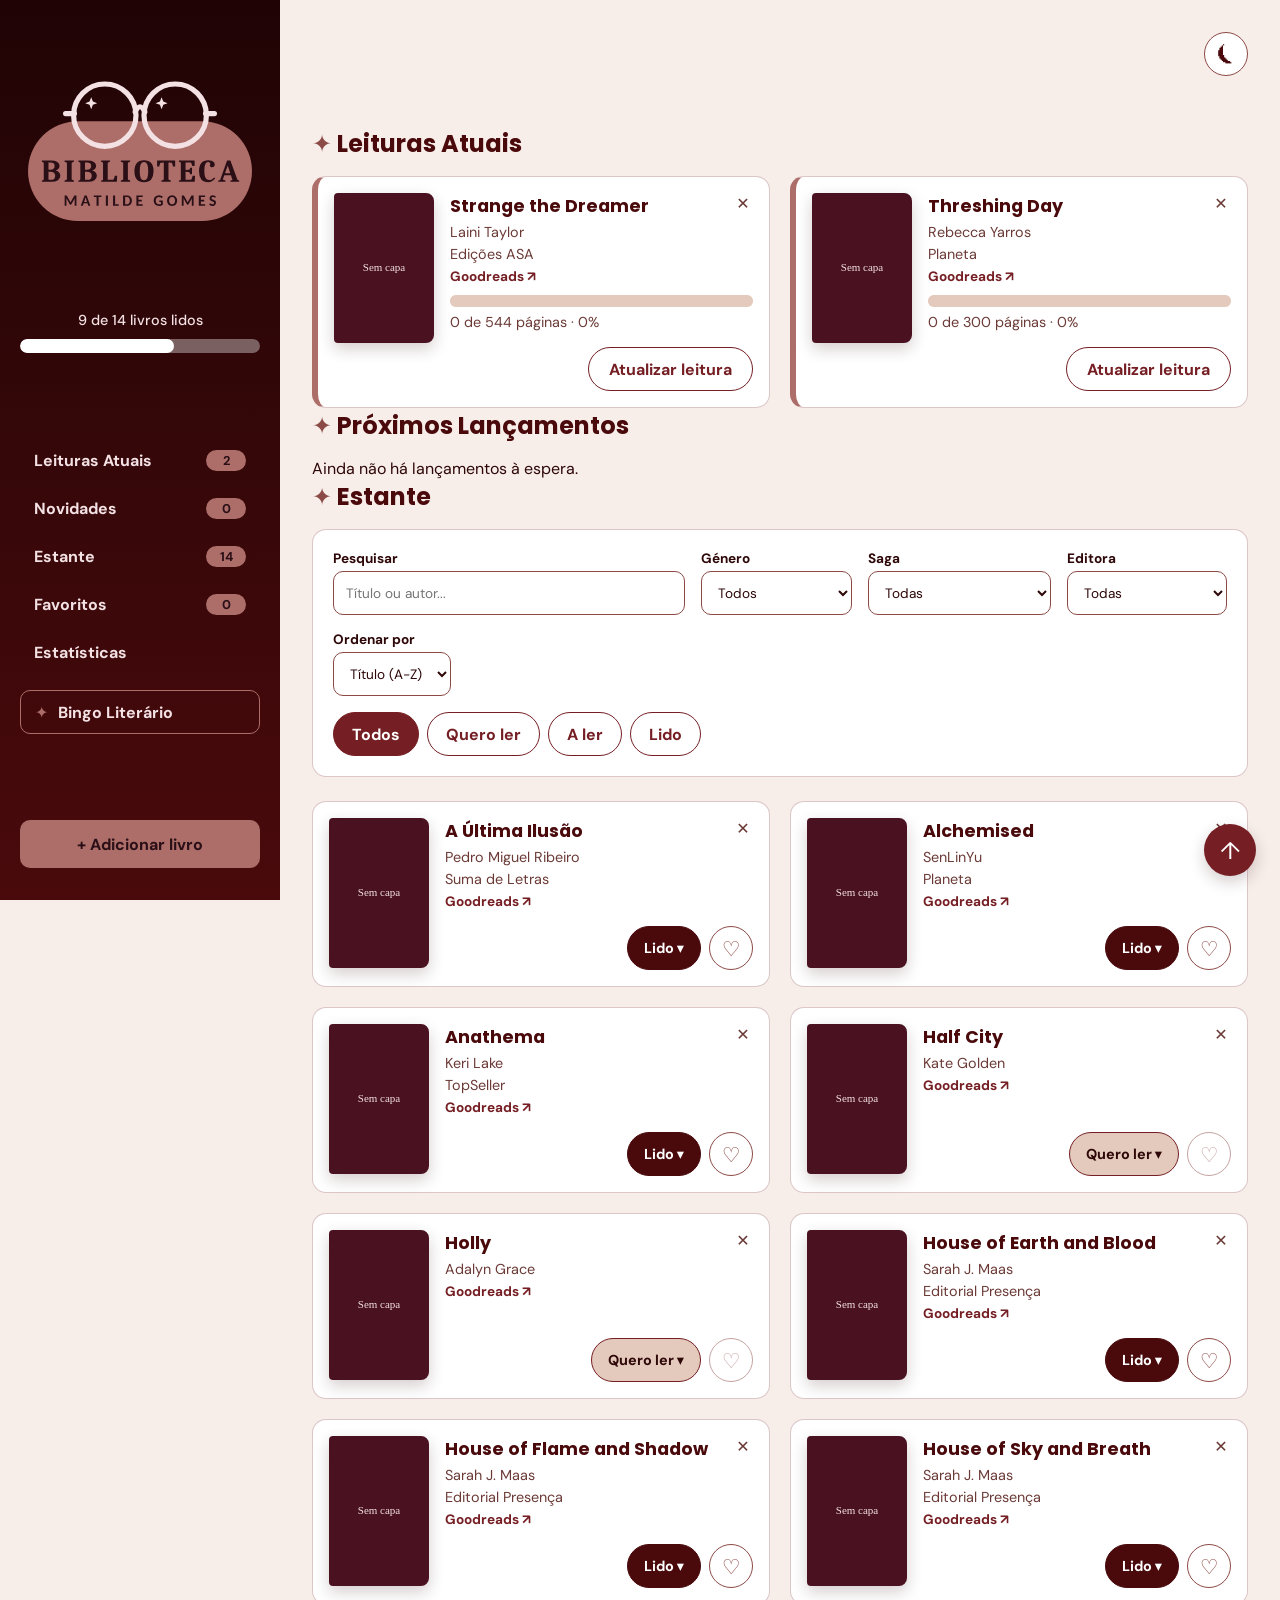
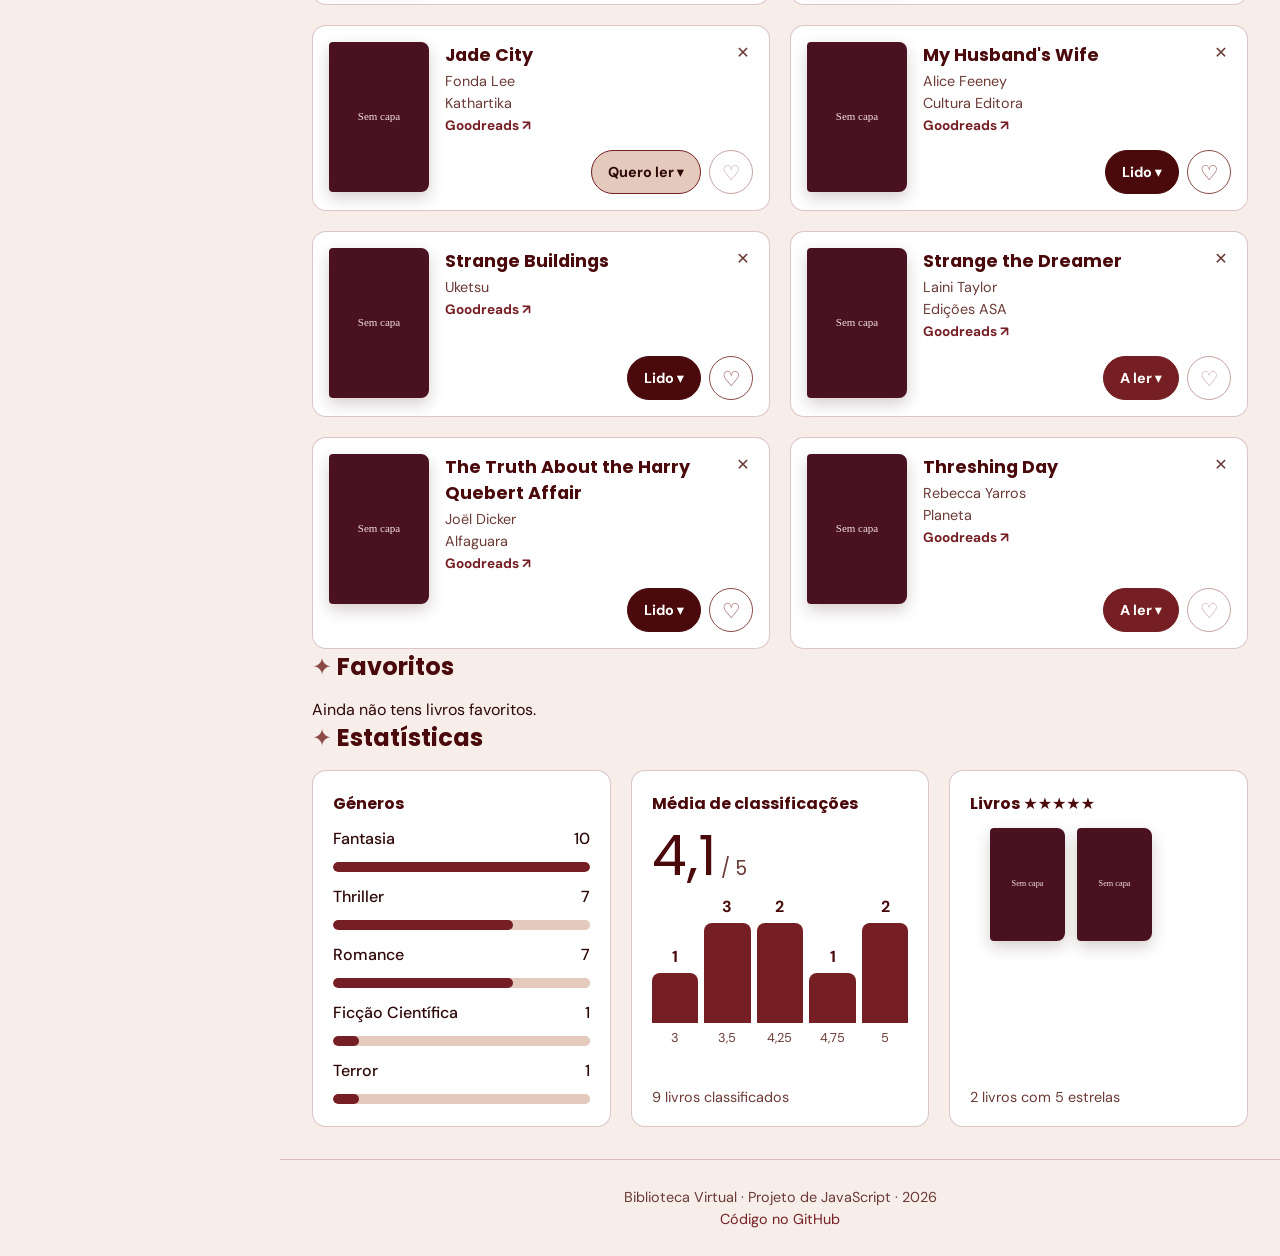
==== index.html @ 9367a523 "Remove roleta de próxima leitura" ====
<!DOCTYPE html>
<html lang="pt-PT">

<head>
    <meta charset="UTF-8">
    <meta name="viewport" content="width=device-width, initial-scale=1.0">
    <title>Biblioteca Virtual - MG</title>
    <link rel="icon" href="img/favicon-matilde-gomes.svg" type="image/svg+xml">
    <link rel="preconnect" href="https://fonts.googleapis.com">
    <link rel="preconnect" href="https://fonts.gstatic.com" crossorigin>
    <link
        href="https://fonts.googleapis.com/css2?family=DM+Sans:wght@400;500;700&family=Poppins:wght@600;700&family=Lora:ital,wght@1,600&display=swap"
        rel="stylesheet">
    <link rel="stylesheet" href="css/style.css">
    <script type="module" src="js/principal.js"></script>
</head>

<body id="topo">
    <button type="button" id="botao-menu" aria-label="Abrir menu" aria-controls="barra-lateral"
        aria-expanded="false">☰</button>

    <aside id="barra-lateral">
        <header>
            <h1><img src="img/logo-biblioteca-mg.svg" alt="Biblioteca Virtual de Matilde Gomes"></h1>
            <section class="progresso-leitura" aria-label="Progresso de leitura">
                <p id="progresso-texto">0 de 0 livros lidos</p>
                <progress id="progresso-barra" value="0" max="100" aria-labelledby="progresso-texto"></progress>
            </section>
            <nav aria-label="Secções do site">
                <ul>
                    <li><a href="#leituras-do-momento">Leituras Atuais<data id="contador-leituras"
                                value="0">0</data></a></li>
                    <li><a href="#lancamentos">Novidades<data id="contador-lancamentos" value="0">0</data></a></li>
                    <li><a href="#estante">Estante<data id="contador-estante" value="0">0</data></a></li>
                    <li><a href="#favoritos">Favoritos<data id="contador-favoritos" value="0">0</data></a></li>
                    <li><a href="#estatisticas">Estatísticas</a></li>
                    <li><a href="bingo.html" class="link-bingo">Bingo Literário</a></li>
                </ul>
            </nav>
        </header>
        <div class="botoes-barra-lateral">
            <button type="button" id="botao-adicionar-livro" aria-haspopup="dialog">+ Adicionar livro</button>
        </div>
    </aside>

    <main>
            <header id="topo-pagina">
                <button type="button" id="botao-tema" aria-label="Mudar para modo escuro">⏾</button>
            </header>

            <section id="leituras-do-momento" aria-labelledby="titulo-leituras-do-momento">
                <section id="leituras-do-momento" aria-labelledby="titulo-leituras-do-momento">
                    <h2 id="titulo-leituras-do-momento">Leituras Atuais</h2>
                    <ul id="lista-leituras"></ul>
                </section>

                <section id="lancamentos" aria-labelledby="titulo-lancamentos">
                    <h2 id="titulo-lancamentos">Próximos Lançamentos</h2>
                    <ul id="lista-lancamentos"></ul>
                </section>

                <section id="estante" aria-labelledby="titulo-estante">
                    <h2 id="titulo-estante">Estante</h2>
                    <search aria-label="Filtrar livros">
                        <label>Pesquisar
                            <input type="search" id="filtro-pesquisa" placeholder="Título ou autor...">
                        </label>
                        <label>Género
                            <select id="filtro-genero">
                                <option value="todos">Todos</option>
                            </select>
                        </label>
                        <label>Saga
                            <select id="filtro-saga">
                                <option value="todas">Todas</option>
                            </select>
                        </label>
                        <label>Editora
                            <select id="filtro-editora">
                                <option value="todas">Todas</option>
                            </select>
                        </label>
                        <label>Ordenar por
                            <select id="ordenacao">
                                <option value="titulo">Título (A-Z)</option>
                                <option value="autor">Autor (A-Z)</option>
                            </select>
                        </label>
                        <fieldset id="filtros-estado">
                            <legend class="so-leitores-de-ecra">Filtrar por estado</legend>
                            <label><input type="radio" name="estado" value="todos" checked>Todos</label>
                            <label><input type="radio" name="estado" value="quero-ler">Quero ler</label>
                            <label><input type="radio" name="estado" value="a-ler">A ler</label>
                            <label><input type="radio" name="estado" value="lido">Lido</label>
                        </fieldset>
                    </search>
                    <ul id="lista-livros"></ul>
                </section>

                <section id="favoritos" aria-labelledby="titulo-favoritos">
                    <h2 id="titulo-favoritos">Favoritos</h2>
                    <ul id="lista-favoritos"></ul>
                </section>

                <section id="estatisticas" aria-labelledby="titulo-estatisticas">
                    <h2 id="titulo-estatisticas">Estatísticas</h2>
                    <div id="grelha-estatisticas">
                        <section class="estatistica" aria-labelledby="titulo-generos">
                            <h3 id="titulo-generos">Géneros</h3>
                            <ul id="lista-generos"></ul>
                        </section>
                        <section class="estatistica" aria-labelledby="titulo-classificacoes">
                            <h3 id="titulo-classificacoes">Média de classificações</h3>
                            <p class="media"><data id="media-classificacoes" value="0">0,0</data><small> / 5</small></p>
                            <ul id="grafico-classificacoes" aria-label="Livros por número de estrelas"></ul>
                            <p id="total-classificados" class="legenda-estatistica"></p>
                        </section>
                        <section class="estatistica" aria-labelledby="titulo-cinco-estrelas">
                            <h3 id="titulo-cinco-estrelas">Livros ★★★★★</h3>
                            <ul id="capas-cinco-estrelas"></ul>
                            <p id="total-cinco-estrelas" class="legenda-estatistica"></p>
                        </section>
                    </div>
                </section>
        </main>

        <aside id="aviso-bingo" role="status" hidden>
            <a id="link-aviso-bingo" href="bingo.html"></a>
            <button type="button" id="remover-aviso-bingo" class="botao-fechar" aria-label="Fechar aviso">✕</button>
        </aside>

        <footer>
            <p>Biblioteca Virtual · Projeto de JavaScript · <time datetime="2026">2026</time></p>
            <p><a href="https://github.com/mjuliana98g/biblioteca-virtual-mg">Código no GitHub</a></p>
        </footer>

        <a id="botao-topo" href="#topo" aria-label="Voltar ao início">↑</a>

        <dialog id="dialogo-formulario-livro" aria-labelledby="titulo-formulario">
            <form id="formulario-livro" novalidate>
                <header class="cabecalho-dialogo">
                    <h2 id="titulo-formulario">Adicionar livro</h2>
                    <button type="button" id="fechar-formulario" class="botao-fechar" aria-label="Fechar">✕</button>
                </header>
                <label class="campo-metade">Título
                    <input type="text" id="titulo-livro">
                </label>
                <label class="campo-metade">Autor
                    <input type="text" id="autor-livro">
                </label>
                <label>Editora
                    <input type="text" id="editora-livro">
                </label>
                <fieldset id="generos-livro">
                    <legend>Géneros</legend>
                    <label><input type="checkbox" name="genero" value="Fantasia">Fantasia</label>
                    <label><input type="checkbox" name="genero" value="Romance">Romance</label>
                    <label><input type="checkbox" name="genero" value="Ficção Científica">Ficção Científica</label>
                    <label><input type="checkbox" name="genero" value="Thriller">Thriller</label>
                    <label><input type="checkbox" name="genero" value="Terror">Terror</label>
                    <label><input type="checkbox" name="genero" value="Distopia">Distopia</label>
                    <label><input type="checkbox" name="genero" value="Outro">Outro</label>
                </fieldset>
                <label class="campo-metade">Idioma
                    <select id="idioma-livro">
                        <option value="Português">Português</option>
                        <option value="Inglês">Inglês</option>
                        <option value="Outro">Outro</option>
                    </select>
                </label>
                <label class="campo-metade">Páginas
                    <input type="number" id="paginas-livro" min="1">
                </label>
                <label class="campo-metade">Saga
                    <input type="text" id="saga-livro" list="lista-sagas">
                </label>
                <datalist id="lista-sagas"></datalist>
                <label class="campo-metade">Estado
                    <select id="estado-livro">
                        <option value="quero-ler">Quero ler</option>
                        <option value="a-ler">A ler</option>
                        <option value="lido">Lido</option>
                    </select>
                </label>
                <label class="campo-metade">Volume
                    <input type="number" id="volume-livro" min="1">
                </label>
                <label class="campo-metade">Classificação
                    <input type="number" id="classificacao-livro" min="0" max="5" step="0.25" placeholder="0 a 5">
                </label>
                <label>Link do Goodreads
                    <input type="url" id="link-goodreads" placeholder="https://www.goodreads.com/book/show/...">
                </label>
                <label>Link da imagem da capa
                    <input type="url" id="link-capa" placeholder="https://...">
                </label>
                <label class="campo-caixa">
                    <input type="checkbox" id="livro-por-lancar">
                    Ainda não foi lançado?
                </label>
                <label id="campo-data-lancamento" hidden>Data de lançamento
                    <input type="date" id="data-lancamento">
                </label>
                <p id="mensagem-erro-formulario" role="alert"></p>
                <div class="botoes-dialogo">
                    <button type="button" id="cancelar-formulario">Cancelar</button>
                    <button type="submit" id="guardar-formulario" class="botao-confirmar">Adicionar</button>
                </div>
            </form>
        </dialog>

        <dialog id="dialogo-confirmar-remocao" class="dialogo-confirmar" aria-labelledby="titulo-confirmar-remocao">
            <form method="dialog">
                <h2 id="titulo-confirmar-remocao">Remover livro</h2>
                <p id="mensagem-confirmar-remocao"></p>
                <div class="botoes-dialogo">
                    <button value="cancelar">Cancelar</button>
                    <button value="remover" class="botao-confirmar">Remover</button>
                </div>
            </form>
        </dialog>

        <dialog id="dialogo-confirmar-lancamento" class="dialogo-confirmar"
            aria-labelledby="titulo-confirmar-lancamento">
            <form method="dialog">
                <h2 id="titulo-confirmar-lancamento">Já saiu</h2>
                <p id="mensagem-confirmar-lancamento"></p>
                <div class="botoes-dialogo">
                    <button value="nao">Não</button>
                    <button value="sim" class="botao-confirmar">Sim</button>
                </div>
            </form>
        </dialog>

        <dialog id="dialogo-atualizar-leitura" aria-labelledby="titulo-atualizar-leitura">
            <form id="formulario-leitura" method="dialog">
                <header class="cabecalho-dialogo">
                    <h2 id="titulo-atualizar-leitura">Atualizar leitura</h2>
                    <button type="button" id="fechar-leitura" class="botao-fechar" aria-label="Fechar">✕</button>
                </header>
                <p id="livro-atualizar-leitura"></p>
                <label>Páginas lidas
                    <input type="number" id="paginas-lidas" min="0" step="1" required>
                </label>
                <label>Percentagem lida (%)
                    <input type="number" id="percentagem-lida" min="0" max="100" step="1" required>
                </label>
                <div class="botoes-dialogo">
                    <button type="button" id="cancelar-leitura">Cancelar</button>
                    <button value="guardar" class="botao-confirmar">Guardar</button>
                </div>
            </form>
        </dialog>

        <dialog id="dialogo-confirmar-conclusao" class="dialogo-confirmar" aria-labelledby="titulo-confirmar-conclusao">
            <form method="dialog">
                <h2 id="titulo-confirmar-conclusao">Leitura concluída</h2>
                <p id="mensagem-confirmar-conclusao"></p>
                <div class="botoes-dialogo">
                    <button value="nao">Ainda não</button>
                    <button value="sim" class="botao-confirmar">Sim</button>
                </div>
            </form>
        </dialog>

        <dialog id="dialogo-detalhes" aria-labelledby="titulo-detalhes">
            <header class="cabecalho-dialogo">
                <h2 id="titulo-detalhes"></h2>
                <button type="button" id="fechar-detalhes" class="botao-fechar" aria-label="Fechar">✕</button>
            </header>
            <div id="conteudo-detalhes"></div>
            <div class="botoes-dialogo">
                <button type="button" id="editar-detalhes">Editar</button>
            </div>
        </dialog>
</body>

</html>
---- css/style.css ----
/* ==========================================================================================
   Página principal e Bingo
   ========================================================================================== */

:root {
    /* cores gerais */
    --fundo: #F7EEE9;
    --superficie: #FFFFFF;
    --texto: #2E0708;
    --texto-suave: #6B3A36;
    --titulo: #4A0A0C;
    --destaque: #751F24;
    --destaque-2: #8C4A46;
    --sobre-destaque: #FFFFFF;
    --realce: #AD6E69;
    --sobre-realce: #2A0F16;
    --etiqueta: #E4CABC;
    --borda: rgba(117, 31, 36, 0.25);
    --link: #751F24;
    --foco: #751F24;
    --erro: #B3261E;
    --erro-fundo: #FBE3E1;

    --sombra: 0 6px 16px rgba(46, 7, 8, 0.2);
}

[data-tema="escuro"] {
    --fundo: #121115;
    --superficie: #25232B;
    --texto: #F5F1EF;
    --texto-suave: #BDB6B8;
    --titulo: #FFFFFF;
    --destaque: #F0A4A8;
    --destaque-2: #F0A4A8;
    --sobre-destaque: #121115;
    --realce: #E08D92;
    --etiqueta: #3A3740;
    --borda: rgba(245, 241, 239, 0.3);
    --link: #F5B5B8;
    --foco: #FFD0D2;
    --erro: #F4A6B5;
    --erro-fundo: #4A2326;

    --sombra: 0 6px 16px rgba(0, 0, 0, 0.6);
}

* {
    box-sizing: border-box;
    margin: 0;
    padding: 0;
}

html {
    scroll-behavior: smooth;
}


body {
    min-height: 100dvh;
    background: var(--fundo);
    color: var(--texto);
    font-family: "DM Sans", system-ui, sans-serif;
}

h2,
h3 {
    font-family: "Poppins", system-ui, sans-serif;
}

h2 {
    margin-bottom: 15px;
    color: var(--titulo);
    font-size: 1.5rem;
}

h2::before {
    content: "✦ ";
    color: var(--destaque-2);
}

h3 {
    font-size: 1.1rem;
}

a {
    color: var(--link);
    text-decoration: none;
}

ul {
    list-style: none;
}

:focus-visible {
    outline: 3px solid var(--foco);
    outline-offset: 2px;
}

[hidden] {
    display: none !important;
    /* garante que o atributo hidden esconde sempre */
}

.so-leitores-de-ecra {
    /* fica invisível, mas os leitores de ecrã continuam a lê-lo */
    position: absolute;
    width: 1px;
    height: 1px;
    overflow: hidden;
    clip-path: inset(50%);
    white-space: nowrap;
}

button {
    font: inherit;
    cursor: pointer;
}

/* botões em forma de pílula: vazios, e ficam cheios ao passar o rato */
.botoes-dialogo button {
    min-height: 44px;
    padding: 0 20px;
    border: 1.5px solid var(--destaque);
    border-radius: 22px;
    background: transparent;
    color: var(--destaque);
    font-weight: 700;
}

.botoes-dialogo button:hover,
.botoes-dialogo .botao-confirmar {
    background: var(--destaque);
    color: var(--sobre-destaque);
}

/* o ✕ redondo */
.botao-fechar {
    width: 36px;
    height: 36px;
    border: 0;
    border-radius: 50%;
    background: transparent;
    color: var(--texto-suave);
}

.botao-fechar:hover {
    background: var(--etiqueta);
    color: var(--destaque);
}

#botao-tema {
    flex: none;
    width: 44px;
    height: 44px;
    border: 1.5px solid var(--destaque-2);
    border-radius: 50%;
    background: var(--superficie);
    color: var(--titulo);
    font-size: 1.2rem;
}

#botao-tema:hover {
    background: var(--etiqueta);
}

/* barras de progresso: cada sítio só muda a altura e, se quiser, as cores
   (--trilho é o fundo da barra, --preenchimento é a parte já cheia) */
progress {
    appearance: none;
    width: 100%;
    border: 0;
    border-radius: 999px;
    overflow: hidden;
    background: var(--trilho, var(--etiqueta));
}

/* as 3 regras seguintes são o mesmo pedido para cada navegador (Chrome/Safari e Firefox) */
progress::-webkit-progress-bar {
    border-radius: 999px;
    background: var(--trilho, var(--etiqueta));
}

progress::-webkit-progress-value {
    border-radius: 999px;
    background: var(--preenchimento, var(--destaque));
}

progress::-moz-progress-bar {
    border-radius: 999px;
    background: var(--preenchimento, var(--destaque));
}

footer {
    padding: 24px 32px;
    border-top: 1px solid var(--borda);
    color: var(--texto-suave);
    font-size: 0.9rem;
    text-align: center;
}

footer p {
    margin: 4px 0;
}

dialog {
    width: min(560px, calc(100% - 32px));
    /* 560px, ou a largura do ecrã menos 32px se for mais pequeno */
    max-height: calc(100dvh - 32px);
    margin: auto;
    /* centra a janela */
    padding: 24px;
    overflow-y: auto;
    border: 1px solid var(--borda);
    border-radius: 14px;
    background: var(--superficie);
    color: var(--texto);
    box-shadow: var(--sombra);
}

dialog::backdrop {
    background: rgba(20, 3, 4, 0.65);
    /* o fundo escurecido atrás da janela */
}

.cabecalho-dialogo {
    display: flex;
    align-items: center;
    justify-content: space-between;
}

.cabecalho-dialogo h2 {
    margin-bottom: 0;
}

.botoes-dialogo {
    display: flex;
    justify-content: flex-end;
    gap: 12px;
}


/* ==========================================================================================
    PÁGINA PRINCIPAL
   ========================================================================================== */

:root {
    /* cores dos botões de estado */
    --lido-fundo: #4A0A0C;
    --lido-texto: #FFFFFF;
    --ler-fundo: #751F24;
    --ler-texto: #FFFFFF;
    --quero-fundo: #E4CABC;
    --quero-texto: #2E0708;
    --quero-borda: #751F24;

    /* barra lateral */
    --lateral-inicio: #200405;
    --lateral-fim: #4A0A0C;
    --texto-lateral: #F3E1E4;

    --largura-lateral: 280px;
}

[data-tema="escuro"] {
    --lido-fundo: #F0A4A8;
    --lido-texto: #121115;
    --ler-fundo: #B44A52;
    --ler-texto: #FFFFFF;
    --quero-fundo: #3A3740;
    --quero-texto: #F5F1EF;
    --quero-borda: #E08D92;
}

body {
    display: grid;
    grid-template-columns: var(--largura-lateral) 1fr;
    /* barra lateral | conteúdo */
    grid-template-rows: 1fr auto;
    /* conteúdo | rodapé */
}

footer {
    grid-column: 2;
}

input:not([type="checkbox"], [type="radio"]),
select {
    height: 44px;
    padding: 0 12px;
    border: 1.5px solid var(--destaque-2);
    border-radius: 10px;
    background: var(--superficie);
    color: var(--texto);
    font: inherit;
    font-weight: 400;
}

/* select personalizável: só funciona nos navegadores mais recentes, nos outros fica o select normal */
select,
::picker(select) {
    appearance: base-select;
}

select {
    align-items: center;
    justify-content: space-between;
    gap: 8px;
}

/* ::picker(select) é a lista que abre ao clicar no select */
::picker(select) {
    padding: 6px;
    border: 1px solid var(--borda);
    border-radius: 12px;
    background: var(--superficie);
    box-shadow: var(--sombra);
}

select option {
    padding: 10px 12px;
    border-radius: 8px;
    color: var(--texto);
    cursor: pointer;
}

select option:hover,
select option:focus {
    background: var(--etiqueta);
}

select option:checked {
    font-weight: 700;
    color: var(--destaque);
}

/* etiqueta (texto por cima do campo) dos filtros e dos formulários */
search>label,
#formulario-livro>label,
#formulario-leitura>label {
    display: flex;
    flex-direction: column;
    gap: 4px;
    font-size: 0.85rem;
    font-weight: 700;
}

/* botões em forma de pílula (a mesma regra da parte partilhada) */
.botao-ja-saiu,
.botao-atualizar-leitura {
    min-height: 44px;
    padding: 0 20px;
    border: 1.5px solid var(--destaque);
    border-radius: 22px;
    background: transparent;
    color: var(--destaque);
    font-weight: 700;
}

.botao-ja-saiu:hover,
.botao-atualizar-leitura:hover {
    background: var(--destaque);
    color: var(--sobre-destaque);
}

#barra-lateral {
    grid-column: 1;
    grid-row: 1 / 3;
    /* ocupa a altura toda (conteúdo + rodapé) */
    position: sticky;
    /* fica parada enquanto se faz scroll */
    top: 0;
    z-index: 20;
    display: flex;
    flex-direction: column;
    gap: 48px;
    height: 100dvh;
    overflow-y: auto;
    padding: 40px 20px 32px;
    background: linear-gradient(180deg, var(--lateral-inicio), var(--lateral-fim));
    color: var(--texto-lateral);
    color-scheme: dark;
    /* os campos e as barras desta zona usam cores de tema escuro */
    --trilho: rgba(255, 255, 255, 0.2);
    /* a barra de progresso desta zona é branca */
    --preenchimento: #FFFFFF;
}

#barra-lateral header {
    flex: 1;
    /* ocupa o espaço que sobra e empurra os botões para baixo */
    display: flex;
    flex-direction: column;
    justify-content: space-evenly;
    gap: 48px;
}

#barra-lateral img {
    display: block;
    width: 100%;
    height: auto;
}

.progresso-leitura {
    display: flex;
    flex-direction: column;
    gap: 10px;
    text-align: center;
    font-size: 0.9rem;
    font-weight: 500;
}

#progresso-barra {
    height: 14px;
}

#barra-lateral nav ul {
    display: flex;
    flex-direction: column;
    gap: 4px;
}

#barra-lateral nav a {
    display: flex;
    align-items: center;
    min-height: 44px;
    padding: 0 14px;
    border-radius: 10px;
    color: var(--texto-lateral);
    font-weight: 700;
}

#barra-lateral nav a:hover {
    background: rgba(217, 139, 155, 0.2);
    color: #FFFFFF;
}

/* o link do bingo abre outra página, por isso tem um contorno e uma estrela para se distinguir */
#barra-lateral nav .link-bingo {
    margin-top: 12px;
    border: 1.5px solid var(--realce);
}

#barra-lateral nav .link-bingo::before {
    content: "✦";
    margin-right: 10px;
    color: var(--realce);
}

/* caixinha com o número de livros */
#barra-lateral data {
    flex: none;
    /* não deixa a caixa encolher */
    width: 40px;
    /* largura fixa: todas as caixas ficam iguais, tenha o número 1 ou 3 algarismos */
    margin-left: auto;
    /* empurra a caixa para o lado direito */
    padding: 2px 0;
    border-radius: 12px;
    background: var(--realce);
    color: var(--sobre-realce);
    font-size: 0.8rem;
    font-weight: 700;
    text-align: center;
    /* o número fica sempre ao meio da caixa */
}

.botoes-barra-lateral {
    display: flex;
    gap: 12px;
}

#botao-adicionar-livro {
    flex: 1;
    /* ocupa a largura que o botão do tema deixa livre */
    min-height: 48px;
    border: 0;
    border-radius: 10px;
    background: var(--realce);
    color: var(--sobre-realce);
    font-weight: 700;
}

#botao-adicionar-livro:hover {
    background: #E8A9B6;
}

/* botão do menu: fica escondido por agora (vai servir na versão para telemóvel) */
#botao-menu {
    display: none;
    position: fixed;
    top: 12px;
    left: 12px;
    z-index: 30;
    width: 44px;
    height: 44px;
    border: 0;
    border-radius: 10px;
    background: var(--destaque);
    color: var(--sobre-destaque);
    font-size: 1.4rem;
}

main {
    grid-column: 2;
    display: flex;
    flex-direction: column;
    gap: 50px;
    padding: 32px;
}

#botao-topo {
    position: fixed;
    /* fica sempre no canto, mesmo com scroll */
    right: 24px;
    bottom: 24px;
    display: flex;
    align-items: center;
    justify-content: center;
    width: 52px;
    height: 52px;
    border-radius: 50%;
    background: var(--destaque);
    color: var(--sobre-destaque);
    font-size: 1.5rem;
    box-shadow: var(--sombra);
}

search {
    display: flex;
    flex-wrap: wrap;
    /* os filtros passam para a linha de baixo quando não cabem */
    gap: 16px;
    margin-bottom: 24px;
    padding: 20px;
    border: 1px solid var(--borda);
    border-radius: 14px;
    background: var(--superficie);
}

search>label:first-child {
    flex: 1 1 220px;
    /* a pesquisa cresce para ocupar o espaço livre (mínimo 220px) */
}

#filtros-estado {
    flex: 1 1 100%;
    /* ocupa uma linha inteira */
    display: flex;
    flex-wrap: wrap;
    gap: 8px;
    border: 0;
}

#filtros-estado label {
    position: relative;
    display: flex;
    align-items: center;
    min-height: 44px;
    padding: 0 18px;
    border: 1.5px solid var(--destaque);
    border-radius: 22px;
    color: var(--destaque);
    font-weight: 700;
    cursor: pointer;
}

/* esconde a bolinha do radio: a etiqueta inteira funciona como botão */
#filtros-estado input {
    position: absolute;
    opacity: 0;
    pointer-events: none;
}

/* :has() escolhe a etiqueta que tem lá dentro a opção marcada */
#filtros-estado label:has(input:checked) {
    background: var(--destaque);
    color: var(--sobre-destaque);
}

#filtros-estado label:has(input:focus-visible) {
    outline: 3px solid var(--foco);
    outline-offset: 2px;
}

/* as 4 listas de cartões: as colunas ajustam-se ao ecrã e cada cartão tem pelo menos 360px */
#lista-leituras,
#lista-lancamentos,
#lista-livros,
#lista-favoritos {
    display: grid;
    grid-template-columns: repeat(auto-fill, minmax(min(360px, 100%), 1fr));
    gap: 20px;
}

article {
    position: relative;
    /* serve para o botão ✕ ficar posicionado dentro do cartão */
    display: flex;
    gap: 16px;
    height: 100%;
    padding: 16px;
    border: 1px solid var(--borda);
    border-radius: 14px;
    background: var(--superficie);
    cursor: pointer;
    transition: border-color 0.15s, box-shadow 0.15s;
}

.cartao-leitura {
    border-left: 6px solid var(--realce);
}

article:hover {
    border-color: var(--destaque-2);
    box-shadow: var(--sombra);
}

figure {
    flex: none;
    width: 100px;
    text-align: center;
}


/* todas as capas (nos cartões, nos detalhes, nas estatísticas e na roleta) */
figure img,
#capas-cinco-estrelas img {
    display: block;
    aspect-ratio: 2 / 3;
    /* proporção de uma capa de livro */
    object-fit: cover;
    /* a imagem enche a caixa sem ficar esticada */
    border-radius: 4px 8px 8px 4px;
    box-shadow: var(--sombra);
}

figure img {
    width: 100%;
}

.informacao-livro {
    flex: 1;
    min-width: 0;
    /* deixa o texto encolher em vez de alargar o cartão */
    display: flex;
    flex-direction: column;
    gap: 4px;
}

.informacao-livro h3 {
    padding-right: 36px;
    /* deixa espaço para o ✕ */
    color: var(--titulo);
}

.informacao-livro p {
    color: var(--texto-suave);
    font-size: 0.9rem;
}

.informacao-livro time {
    color: var(--destaque-2);
    font-size: 0.8rem;
    font-weight: 700;
}

/* links do Goodreads: andam um bocadinho para a direita ao passar o rato */
.informacao-livro a,
figcaption a {
    display: inline-block;
    font-size: 0.85rem;
    font-weight: 700;
    transition: transform 0.15s, color 0.15s;
}

.informacao-livro a:hover,
figcaption a:hover {
    color: var(--titulo);
    transform: translateX(4px);
}

.abrir-detalhes {
    border: 0;
    background: none;
    color: inherit;
    text-align: left;
}

.progresso-livro {
    display: flex;
    flex-direction: column;
    gap: 6px;
    margin-top: 6px;
}

.progresso-livro progress {
    height: 12px;
}

.acoes-livro {
    display: flex;
    flex-wrap: wrap;
    align-items: center;
    justify-content: flex-end;
    gap: 8px;
    margin-top: auto;
    /* empurra os botões para o fundo do cartão */
    padding-top: 12px;
}

.acoes-livro button[data-estado] {
    min-height: 44px;
    padding: 0 16px;
    border: 1.5px solid;
    border-radius: 22px;
    font-size: 0.9rem;
    font-weight: 700;
}

.acoes-livro button[data-estado="lido"] {
    border-color: var(--lido-fundo);
    background: var(--lido-fundo);
    color: var(--lido-texto);
}

.acoes-livro button[data-estado="a-ler"] {
    border-color: var(--ler-fundo);
    background: var(--ler-fundo);
    color: var(--ler-texto);
}

.acoes-livro button[data-estado="quero-ler"] {
    border-color: var(--quero-borda);
    background: var(--quero-fundo);
    color: var(--quero-texto);
}

.seletor-estado {
    position: relative;
    /* o menu fica posicionado em relação a esta caixa */
}

.menu-estado {
    position: absolute;
    bottom: calc(100% + 6px);
    /* abre para cima, 6px acima do botão */
    left: 0;
    z-index: 5;
    min-width: 150px;
    padding: 6px;
    border: 1px solid var(--borda);
    border-radius: 12px;
    background: var(--superficie);
    box-shadow: var(--sombra);
}

.menu-estado button {
    width: 100%;
    min-height: 40px;
    padding: 0 12px;
    border: 0;
    border-radius: 8px;
    background: transparent;
    color: var(--texto);
    font-size: 0.9rem;
    text-align: left;
}

.menu-estado button:hover {
    background: var(--etiqueta);
}

.menu-estado button[aria-current="true"] {
    color: var(--destaque);
    font-weight: 700;
}

.menu-estado button[aria-current="true"]::after {
    content: " ✓";
    /* marca a opção em que o livro está */
}

/* botão do coração: aria-pressed="true" quando o livro é favorito */
.acoes-livro button[aria-pressed] {
    width: 44px;
    height: 44px;
    border: 1.5px solid var(--destaque-2);
    border-radius: 50%;
    background: transparent;
    color: var(--destaque-2);
    font-size: 1.3rem;
}

.acoes-livro button[aria-pressed="true"] {
    border-color: var(--realce);
    background: var(--realce);
    color: var(--sobre-realce);
    box-shadow: 0 0 0 3px rgba(217, 139, 155, 0.35);
}

.acoes-livro button[aria-pressed]:enabled:hover {
    border-color: var(--destaque);
    background: var(--etiqueta);
    color: var(--destaque);
}

.acoes-livro button[aria-pressed="true"]:enabled:hover {
    background: var(--destaque);
    color: var(--sobre-destaque);
}

.acoes-livro button[aria-pressed]:disabled {
    opacity: 0.5;
    cursor: not-allowed;
}

.botao-remover {
    position: absolute;
    /* canto de cima, à direita do cartão */
    top: 8px;
    right: 8px;
}

/* janelas pequenas */
.dialogo-confirmar,
#dialogo-atualizar-leitura {
    width: min(420px, calc(100% - 32px));
}

.dialogo-confirmar p {
    margin-bottom: 24px;
    color: var(--texto-suave);
}

#formulario-leitura {
    display: grid;
    gap: 16px;
}

/* formulário de adicionar/editar livro: grelha de 2 colunas */
#formulario-livro {
    display: grid;
    grid-template-columns: 1fr 1fr;
    gap: 16px;
}

#formulario-livro>* {
    grid-column: 1 / -1;
    /* por defeito, cada campo ocupa a linha toda */
}

#formulario-livro>.campo-metade {
    grid-column: auto;
    /* estes ocupam só uma coluna (dois por linha) */
}

#formulario-livro>.campo-caixa {
    flex-direction: row;
    align-items: center;
    gap: 10px;
    min-height: 44px;
    font-size: 0.95rem;
}

#formulario-livro input[type="checkbox"] {
    width: 20px;
    height: 20px;
    accent-color: var(--destaque);
    /* cor da caixa quando está marcada */
}

#formulario-livro fieldset {
    display: flex;
    flex-wrap: wrap;
    gap: 4px 20px;
    padding: 8px 14px 12px;
    border: 1.5px solid var(--destaque-2);
    border-radius: 10px;
}

#formulario-livro legend {
    padding: 0 6px;
    font-size: 0.85rem;
    font-weight: 700;
}

#formulario-livro fieldset label {
    display: flex;
    align-items: center;
    gap: 8px;
    min-height: 36px;
    font-size: 0.85rem;
    font-weight: 500;
}

/* o JavaScript põe aria-invalid="true" nos campos com erro */
#formulario-livro [aria-invalid="true"] {
    background-color: var(--erro-fundo);
}

#mensagem-erro-formulario {
    color: var(--erro);
    font-size: 0.9rem;
}

#mensagem-erro-formulario:empty {
    display: none;
    /* sem mensagem, o parágrafo não ocupa espaço */
}

/* janela de detalhes do livro */
#dialogo-detalhes {
    width: min(640px, calc(100% - 32px));
}

#conteudo-detalhes {
    display: flex;
    flex-wrap: wrap;
    gap: 24px;
    margin: 16px 0;
}

#conteudo-detalhes figure {
    width: 140px;
}

figcaption {
    margin-top: 8px;
}

#conteudo-detalhes dl {
    flex: 1 1 240px;
    display: grid;
    grid-template-columns: auto 1fr;
    /* nome | valor */
    align-content: start;
    gap: 10px 16px;
}

#conteudo-detalhes dt {
    color: var(--titulo);
    font-weight: 700;
}

#conteudo-detalhes dd {
    color: var(--texto-suave);
}

#grelha-estatisticas {
    display: grid;
    grid-template-columns: repeat(auto-fit, minmax(min(240px, 100%), 1fr));
    /* as caixas ajustam-se ao espaço (mínimo 240px) */
    gap: 20px;
}

.estatistica {
    display: flex;
    flex-direction: column;
    gap: 12px;
    min-width: 0;
    padding: 20px;
    border: 1px solid var(--borda);
    border-radius: 14px;
    background: var(--superficie);
}

.estatistica h3 {
    color: var(--titulo);
    font-size: 1rem;
}

.legenda-estatistica {
    margin-top: auto;
    /* a legenda fica sempre no fundo da caixa */
    color: var(--texto-suave);
    font-size: 0.9rem;
}

.media {
    color: var(--titulo);
    font-family: "Poppins", system-ui, sans-serif;
    font-size: 3.5rem;
    line-height: 1;
}

.media small {
    color: var(--texto-suave);
    font-size: 1.2rem;
}

/* gráfico de barras das classificações */
#grafico-classificacoes {
    display: flex;
    gap: 6px;
    height: 150px;
}

#grafico-classificacoes>li {
    position: relative;
    flex: 1;
    display: flex;
    flex-direction: column;
    justify-content: flex-end;
    /* o conteúdo fica encostado ao fundo */
    align-items: center;
    gap: 6px;
}

#grafico-classificacoes .barra {
    width: 100%;
    min-height: 4px;
    border-radius: 8px 8px 0 0;
    background: var(--destaque);
}

/* caixinha com os títulos: só aparece ao passar o rato (ou ao chegar com o teclado) */
.livros-da-barra {
    display: none;
    position: absolute;
    bottom: 100%;
    left: 0;
    z-index: 1;
    width: max-content;
    max-width: 220px;
    padding: 10px 12px;
    border: 1px solid var(--borda);
    border-radius: 10px;
    background: var(--superficie);
    box-shadow: var(--sombra);
    color: var(--texto);
    font-size: 0.85rem;
    pointer-events: none;
    /* o rato "atravessa" a caixa, para não a prender aberta */
}

#grafico-classificacoes>li:hover .livros-da-barra,
#grafico-classificacoes>li:focus .livros-da-barra {
    display: block;
}

#grafico-classificacoes .total {
    color: var(--titulo);
    font-weight: 700;
}

#grafico-classificacoes .nota {
    color: var(--texto-suave);
    font-size: 0.8rem;
}

/* lista dos géneros */
#lista-generos {
    display: flex;
    flex-direction: column;
    gap: 12px;
}

#lista-generos p {
    display: flex;
    justify-content: space-between;
    margin-bottom: 4px;
    font-weight: 500;
}

#lista-generos progress {
    height: 10px;
}

/* capas dos livros com 5 estrelas */
#capas-cinco-estrelas {
    display: flex;
    flex-wrap: wrap;
    gap: 12px;
    margin: 0 20px;
}

#capas-cinco-estrelas img {
    width: 75px;
}

#topo-pagina {
    display: flex;
    align-items: center;
    justify-content: flex-end;
    gap: 12px;
}

#aviso-bingo {
    position: fixed;
    top: 72px;
    right: 16px;
    z-index: 10;
    display: flex;
    align-items: center;
    gap: 8px;
    max-width: 320px;
    padding: 12px 12px 12px 16px;
    border-left: 6px solid var(--realce);
    border-radius: 12px;
    background: var(--superficie);
    box-shadow: var(--sombra);
}

#link-aviso-bingo {
    font-weight: 700;
}

/* ==========================================================================================
   PÁGINA DO BINGO 
   ========================================================================================== */

:root {
    /* cores das categorias dos desafios */
    --categoria-formato: #865066;
    --categoria-historia: #EC6B70;
    --categoria-autoria: #FAA876;
    --categoria-formato-texto: #FFFFFF;
    --categoria-historia-texto: #2E0708;
    --categoria-autoria-texto: #2E0708;
}

[data-tema="escuro"] {
    --categoria-formato: #6E4258;
    --categoria-formato-texto: #FFFFFF;
    --categoria-historia: #9A4046;
    --categoria-historia-texto: #FFFFFF;
    --categoria-autoria: #8A5B3C;
    --categoria-autoria-texto: #FFFFFF;
}

.pagina-bingo {
    display: block;
    /* esta página não tem barra lateral, por isso deixa de ser a grelha de 2 colunas */
}

.pagina-bingo main {
    max-width: 1200px;
    margin: 0 auto;
    padding: 24px 32px 32px;
}

#topo-bingo {
    display: flex;
    align-items: center;
    justify-content: space-between;
    max-width: 1200px;
    margin: 0 auto;
    padding: 24px 32px 0;
}

.pagina-bingo footer {
    margin-top: 48px;
    border-top: 0;
    background: linear-gradient(180deg, var(--lateral-inicio), var(--lateral-fim));
    color: var(--texto-lateral);
}

.pagina-bingo footer a {
    color: var(--texto-lateral);
    text-decoration: underline;
}

.pagina-bingo footer a:hover {
    color: #FFFFFF;
}

#botao-voltar {
    display: flex;
    align-items: center;
    min-height: 44px;
    padding: 0 18px;
    border-radius: 999px;
    background: var(--destaque);
    color: var(--sobre-destaque);
    font-weight: 600;
    box-shadow: var(--sombra);
}

#zona-do-jogo {
    display: flex;
    flex-wrap: wrap;
    /* em ecrãs estreitos, a lista de livros passa para baixo do cartão */
    align-items: flex-start;
    justify-content: center;
    /* centra o cartão e a lista de livros na página */
    gap: 24px;
}

#cartao-bingo {
    flex: 0 1 500px;
    padding: 28px;
    border: 1px solid var(--borda);
    border-radius: 24px;
    background: var(--superficie);
    text-align: center;
}

#informacao-cartao {
    color: var(--texto-suave);
    font-size: 0.75rem;
    font-weight: 700;
    letter-spacing: 0.2em;
    text-transform: uppercase;
}

#cartao-bingo h1 {
    margin: 4px 0 8px;
    color: var(--titulo);
    font-family: "Lora", serif;
    font-size: 2.4rem;
    font-style: italic;
}

#barra-bingo {
    height: 10px;
    margin: 8px 0 20px;
}

#cartela-bingo {
    display: grid;
    grid-template-columns: repeat(3, 1fr);
    /* 3 colunas iguais */
    gap: 10px;
    margin: 0 0 20px;
    padding: 0;
    list-style: none;
}

#zona-da-cartela {
    position: relative;
    /* serve de referência para centrar a mensagem por cima da cartela */
}

#mensagem-parabens {
    position: absolute;
    top: 50%;
    left: 50%;
    z-index: 2;
    max-width: 90%;
    padding: 18px 28px;
    border-radius: 20px;
    background: var(--destaque);
    color: var(--sobre-destaque);
    font-family: "Lora", serif;
    font-size: 1.6rem;
    font-style: italic;
    font-weight: 600;
    text-align: center;
    box-shadow: var(--sombra);
    transform: translate(-50%, -50%);
    /* o canto de cima à esquerda vai para o meio, e o -50% puxa a caixa para trás: fica centrada */
    animation: surgir-mensagem 0.4s ease;
}

@keyframes surgir-mensagem {
    from {
        opacity: 0;
        transform: translate(-50%, -50%) scale(0.8);
    }

    to {
        opacity: 1;
        transform: translate(-50%, -50%) scale(1);
    }
}

.quadrado-bingo {
    position: relative;
    /* serve de referência para posicionar a coordenada no canto */
    display: flex;
    align-items: center;
    justify-content: center;
    width: 100%;
    aspect-ratio: 1;
    /* a altura é igual à largura: o quadrado fica sempre quadrado */
    padding: 12px;
    border: 1.5px solid var(--borda);
    border-radius: 14px;
    background: var(--cor);
    color: var(--cor-texto);
    font-family: "Lora", serif;
    font-size: 1.05rem;
    font-style: italic;
    font-weight: 600;
    line-height: 1.25;
    text-align: center;
    text-wrap: balance;
    /* reparte o texto por linhas do mesmo tamanho, sem palavras sozinhas */
    transition: transform 0.15s, box-shadow 0.15s, background 0.15s;
}

.quadrado-bingo:hover {
    z-index: 1;
    transform: translateY(-4px) scale(1.04);
    box-shadow: var(--sombra);
}

.quadrado-bingo.cumprido,
.quadrado-bingo.cumprido:hover {
    border: 2px solid var(--titulo);
    background: repeating-linear-gradient(135deg,
            color-mix(in srgb, var(--cor) 90%, black) 0 10px,
            var(--cor) 10px 20px);
}

.quadrado-bingo.cumprido {
    flex-direction: column;
    gap: 6px;
}

.quadrado-bingo.cumprido::after {
    content: "★";
    position: absolute;
    right: 10px;
    bottom: 8px;
    font-size: 1.6rem;
    font-style: normal;
}

.categoria-formato {
    --cor: var(--categoria-formato);
    --cor-texto: var(--categoria-formato-texto);
}

.categoria-historia {
    --cor: var(--categoria-historia);
    --cor-texto: var(--categoria-historia-texto);
}

.categoria-autoria {
    --cor: var(--categoria-autoria);
    --cor-texto: var(--categoria-autoria-texto);
}

.coordenada {
    position: absolute;
    top: 8px;
    right: 10px;
    font-family: "DM Sans", system-ui, sans-serif;
    /* a coordenada fica na letra normal, sem itálico */
    font-size: 0.75rem;
    font-style: normal;
    font-weight: 700;
    opacity: 0.75;
    /* um pouco mais discreta que o texto */
}

#livros-do-cartao {
    flex: 0 1 400px;
    padding: 20px;
    border: 1px solid var(--borda);
    border-radius: 24px;
    background: var(--superficie);
}

#lista-livros-do-cartao {
    display: flex;
    flex-direction: column;
    gap: 8px;
}

#lista-livros-do-cartao li {
    display: flex;
    align-items: center;
    gap: 12px;
}

#lista-livros-do-cartao:empty::before {
    display: flex;
    justify-content: center;
    content: "Nenhum livro de momento!";
    color: var(--texto-suave);
    font-style: italic;
}

#livros-do-cartao img {
    flex: none;
    width: 44px;
}

#livros-do-cartao strong {
    flex: 1;
    font-size: 0.9rem;
}

.etiqueta-quadrado {
    padding: 4px 12px;
    border-radius: 999px;
    background: var(--destaque);
    color: var(--sobre-destaque);
    font-size: 0.85rem;
    font-weight: 700;
}


/* botões em forma de pílula (a mesma regra da parte partilhada) */
#botao-novo-cartao,
#botao-tirar-livro {
    min-height: 44px;
    padding: 0 20px;
    border: 1.5px solid var(--destaque);
    border-radius: 22px;
    background: transparent;
    color: var(--destaque);
    font-weight: 700;
}

#botao-novo-cartao:enabled:hover,
#botao-tirar-livro:enabled:hover {
    background: var(--destaque);
    color: var(--sobre-destaque);
}

#livros-do-cartao img,
.opcao-livro img {
    display: block;
    aspect-ratio: 2 / 3;
    /* proporção de uma capa de livro */
    object-fit: cover;
    /* a imagem enche a caixa sem ficar esticada */
    border-radius: 4px 8px 8px 4px;
    box-shadow: var(--sombra);
}

#dialogo-escolher-livro {
    width: min(480px, calc(100% - 32px));
}

#desafio-escolhido {
    display: inline-block;
    margin: 16px 0;
    padding: 6px 16px;
    border-radius: 20px;
    background: var(--cor);
    color: var(--cor-texto);
    font-family: "Lora", serif;
    font-style: italic;
    font-weight: 600;
}

#lista-livros-lidos {
    display: flex;
    flex-direction: column;
    gap: 8px;
    margin-bottom: 20px;
    padding: 0;
    list-style: none;
}

.opcao-livro {
    display: flex;
    align-items: center;
    gap: 14px;
    width: 100%;
    padding: 8px 12px;
    border: 1px solid var(--borda);
    border-radius: 12px;
    background: transparent;
    color: var(--texto);
    text-align: left;
}

.opcao-livro:hover {
    border-color: var(--destaque);
    background: var(--etiqueta);
}

.opcao-livro img {
    width: 44px;
    border-radius: 4px;
}

.opcao-livro span {
    display: flex;
    flex-direction: column;
}

.opcao-livro small {
    color: var(--texto-suave);
}

#estatisticas-bingo {
    display: grid;
    grid-template-columns: auto 1fr;
    align-items: center;
    gap: 16px 24px;
    max-width: 924px;
    margin: 24px auto 0;
    padding: 24px;
    border: 1px solid var(--borda);
    border-radius: 24px;
    background: var(--superficie);
}

#estatisticas-bingo h2,
#lista-cartoes-completos {
    grid-column: 1 / -1;
}

#total-cartoes-completos {
    color: var(--titulo);
    font-family: "Poppins", system-ui, sans-serif;
    font-size: 3.5rem;
    line-height: 1;
}

#mensagem-livro-extra {
    padding: 12px 16px;
    border-left: 6px solid var(--realce);
    border-radius: 8px;
    background: var(--fundo);
}

#lista-cartoes-completos {
    display: flex;
    flex-direction: column;
    gap: 8px;
}

#lista-cartoes-completos:empty::before {
    content: "Ainda não completaste nenhum cartão.";
    color: var(--texto-suave);
    font-style: italic;
}

#lista-cartoes-completos details {
    padding: 10px 14px;
    border: 1px solid var(--borda);
    border-radius: 12px;
}

#lista-cartoes-completos summary {
    color: var(--titulo);
    font-weight: 700;
    cursor: pointer;
}

#lista-cartoes-completos ul {
    display: flex;
    flex-direction: column;
    gap: 4px;
    margin-top: 10px;
    color: var(--texto-suave);
    font-size: 0.9rem;
}
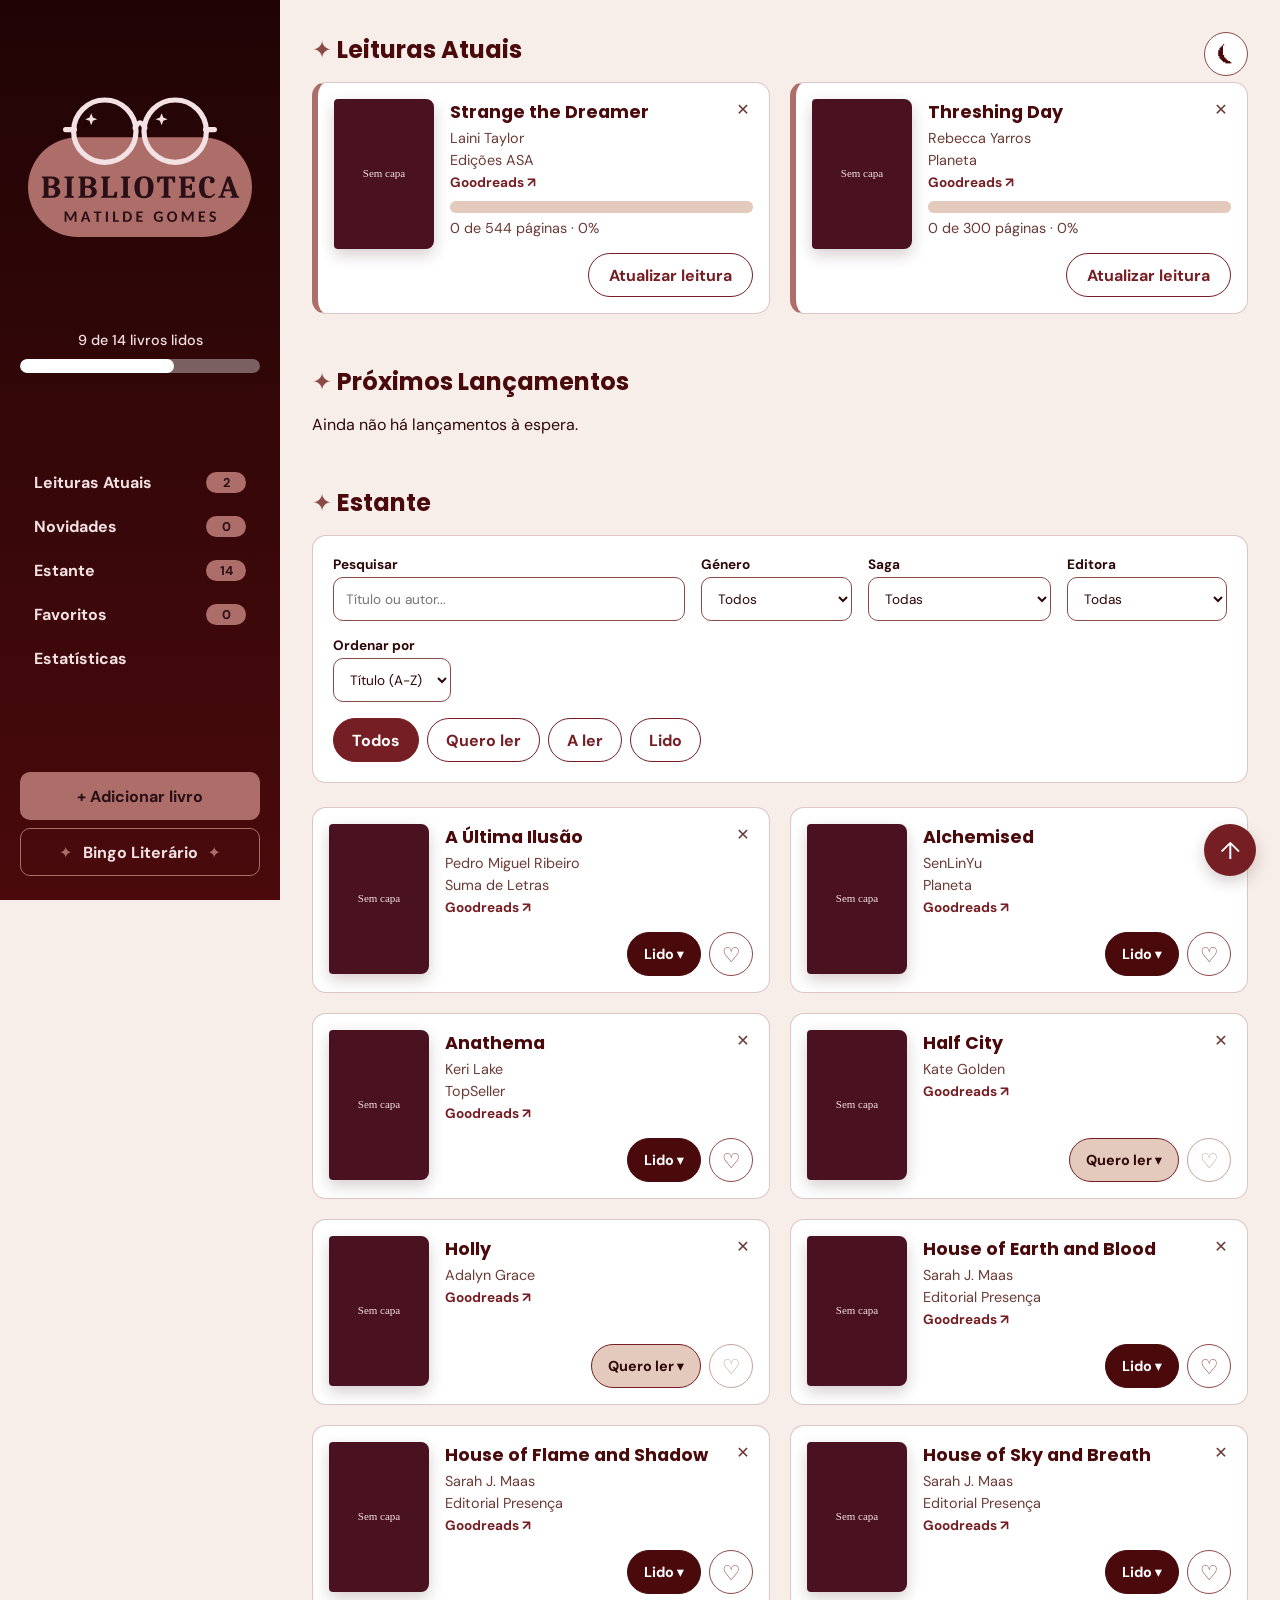
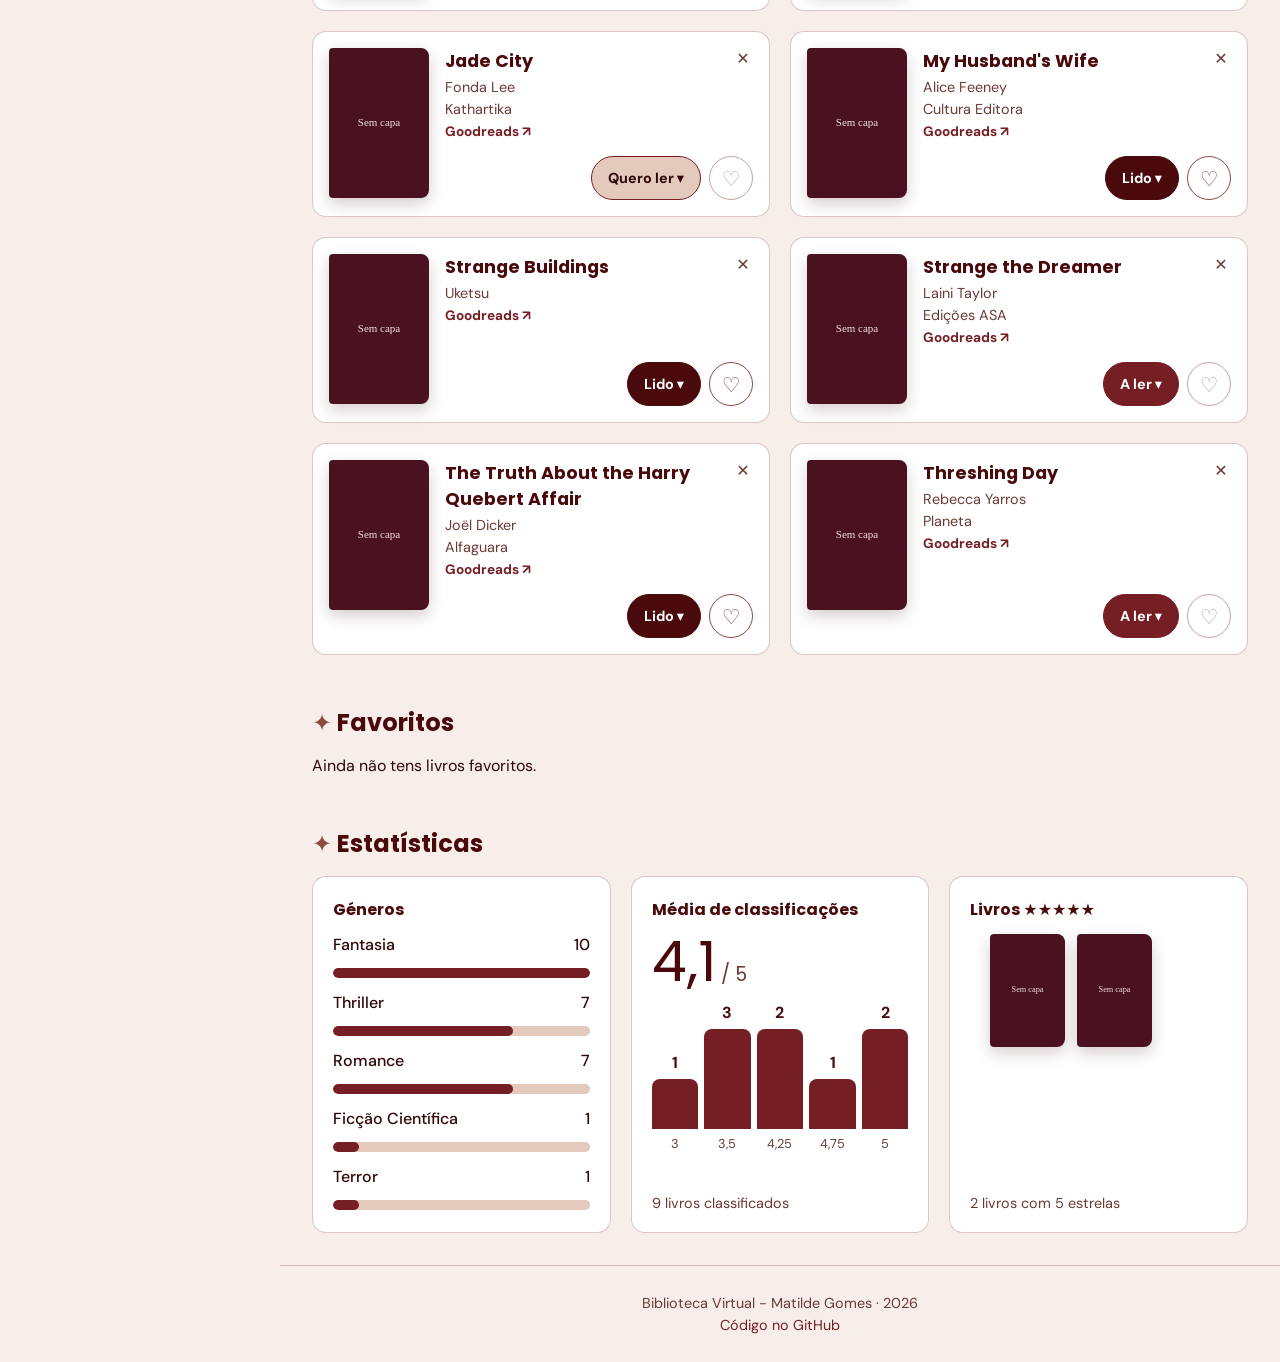
==== commit a6c12f1f: "Organiza ficheiros .js, reduz funções e código redundante" ====
--- a/index.html
+++ b/index.html
@@ -34,245 +34,223 @@
                     <li><a href="#estante">Estante<data id="contador-estante" value="0">0</data></a></li>
                     <li><a href="#favoritos">Favoritos<data id="contador-favoritos" value="0">0</data></a></li>
                     <li><a href="#estatisticas">Estatísticas</a></li>
-                    <li><a href="bingo.html" class="link-bingo">Bingo Literário</a></li>
                 </ul>
             </nav>
         </header>
         <div class="botoes-barra-lateral">
             <button type="button" id="botao-adicionar-livro" aria-haspopup="dialog">+ Adicionar livro</button>
+            <a href="bingo.html" class="link-bingo">Bingo Literário</a>
         </div>
     </aside>
 
     <main>
-            <header id="topo-pagina">
-                <button type="button" id="botao-tema" aria-label="Mudar para modo escuro">⏾</button>
+        <header id="topo-pagina">
+            <button type="button" id="botao-tema" aria-label="Mudar para modo escuro">⏾</button>
+        </header>
+
+        <section id="leituras-do-momento" aria-labelledby="titulo-leituras-do-momento">
+            <h2 id="titulo-leituras-do-momento">Leituras Atuais</h2>
+            <ul id="lista-leituras"></ul>
+        </section>
+
+        <section id="lancamentos" aria-labelledby="titulo-lancamentos">
+            <h2 id="titulo-lancamentos">Próximos Lançamentos</h2>
+            <ul id="lista-lancamentos"></ul>
+        </section>
+
+        <section id="estante" aria-labelledby="titulo-estante">
+            <h2 id="titulo-estante">Estante</h2>
+            <search aria-label="Filtrar livros">
+                <label>Pesquisar
+                    <input type="search" id="filtro-pesquisa" placeholder="Título ou autor...">
+                </label>
+                <label>Género
+                    <select id="filtro-genero">
+                        <option value="todos">Todos</option>
+                    </select>
+                </label>
+                <label>Saga
+                    <select id="filtro-saga">
+                        <option value="todas">Todas</option>
+                    </select>
+                </label>
+                <label>Editora
+                    <select id="filtro-editora">
+                        <option value="todas">Todas</option>
+                    </select>
+                </label>
+                <label>Ordenar por
+                    <select id="ordenacao">
+                        <option value="titulo">Título (A-Z)</option>
+                        <option value="autor">Autor (A-Z)</option>
+                    </select>
+                </label>
+                <fieldset id="filtros-estado">
+                    <legend class="so-leitores-de-ecra">Filtrar por estado</legend>
+                    <label><input type="radio" name="estado" value="todos" checked>Todos</label>
+                    <label><input type="radio" name="estado" value="quero-ler">Quero ler</label>
+                    <label><input type="radio" name="estado" value="a-ler">A ler</label>
+                    <label><input type="radio" name="estado" value="lido">Lido</label>
+                </fieldset>
+            </search>
+            <ul id="lista-livros"></ul>
+        </section>
+
+        <section id="favoritos" aria-labelledby="titulo-favoritos">
+            <h2 id="titulo-favoritos">Favoritos</h2>
+            <ul id="lista-favoritos"></ul>
+        </section>
+
+        <section id="estatisticas" aria-labelledby="titulo-estatisticas">
+            <h2 id="titulo-estatisticas">Estatísticas</h2>
+            <div id="grelha-estatisticas">
+                <section class="estatistica" aria-labelledby="titulo-generos">
+                    <h3 id="titulo-generos">Géneros</h3>
+                    <ul id="lista-generos"></ul>
+                </section>
+                <section class="estatistica" aria-labelledby="titulo-classificacoes">
+                    <h3 id="titulo-classificacoes">Média de classificações</h3>
+                    <p class="media"><data id="media-classificacoes" value="0">0,0</data><small> / 5</small></p>
+                    <ul id="grafico-classificacoes" aria-label="Livros por número de estrelas"></ul>
+                    <p id="total-classificados" class="legenda-estatistica"></p>
+                </section>
+                <section class="estatistica" aria-labelledby="titulo-cinco-estrelas">
+                    <h3 id="titulo-cinco-estrelas">Livros ★★★★★</h3>
+                    <ul id="capas-cinco-estrelas"></ul>
+                    <p id="total-cinco-estrelas" class="legenda-estatistica"></p>
+                </section>
+            </div>
+        </section>
+    </main>
+
+    <aside id="aviso-bingo" role="status" hidden>
+        <a id="link-aviso-bingo" href="bingo.html"></a>
+        <button type="button" id="remover-aviso-bingo" class="botao-fechar" aria-label="Fechar aviso">✕</button>
+    </aside>
+
+    <footer>
+        <p>Biblioteca Virtual - Matilde Gomes · <time datetime="2026">2026</time></p>
+        <p><a href="https://github.com/mjuliana98g/biblioteca-virtual-mg">Código no GitHub</a></p>
+    </footer>
+
+    <a id="botao-topo" href="#topo" aria-label="Voltar ao início">↑</a>
+
+    <dialog id="dialogo-formulario-livro" aria-labelledby="titulo-formulario">
+        <form id="formulario-livro" novalidate>
+            <header class="cabecalho-dialogo">
+                <h2 id="titulo-formulario">Adicionar livro</h2>
+                <button type="button" id="fechar-formulario" class="botao-fechar" aria-label="Fechar">✕</button>
             </header>
-
-            <section id="leituras-do-momento" aria-labelledby="titulo-leituras-do-momento">
-                <section id="leituras-do-momento" aria-labelledby="titulo-leituras-do-momento">
-                    <h2 id="titulo-leituras-do-momento">Leituras Atuais</h2>
-                    <ul id="lista-leituras"></ul>
-                </section>
-
-                <section id="lancamentos" aria-labelledby="titulo-lancamentos">
-                    <h2 id="titulo-lancamentos">Próximos Lançamentos</h2>
-                    <ul id="lista-lancamentos"></ul>
-                </section>
-
-                <section id="estante" aria-labelledby="titulo-estante">
-                    <h2 id="titulo-estante">Estante</h2>
-                    <search aria-label="Filtrar livros">
-                        <label>Pesquisar
-                            <input type="search" id="filtro-pesquisa" placeholder="Título ou autor...">
-                        </label>
-                        <label>Género
-                            <select id="filtro-genero">
-                                <option value="todos">Todos</option>
-                            </select>
-                        </label>
-                        <label>Saga
-                            <select id="filtro-saga">
-                                <option value="todas">Todas</option>
-                            </select>
-                        </label>
-                        <label>Editora
-                            <select id="filtro-editora">
-                                <option value="todas">Todas</option>
-                            </select>
-                        </label>
-                        <label>Ordenar por
-                            <select id="ordenacao">
-                                <option value="titulo">Título (A-Z)</option>
-                                <option value="autor">Autor (A-Z)</option>
-                            </select>
-                        </label>
-                        <fieldset id="filtros-estado">
-                            <legend class="so-leitores-de-ecra">Filtrar por estado</legend>
-                            <label><input type="radio" name="estado" value="todos" checked>Todos</label>
-                            <label><input type="radio" name="estado" value="quero-ler">Quero ler</label>
-                            <label><input type="radio" name="estado" value="a-ler">A ler</label>
-                            <label><input type="radio" name="estado" value="lido">Lido</label>
-                        </fieldset>
-                    </search>
-                    <ul id="lista-livros"></ul>
-                </section>
-
-                <section id="favoritos" aria-labelledby="titulo-favoritos">
-                    <h2 id="titulo-favoritos">Favoritos</h2>
-                    <ul id="lista-favoritos"></ul>
-                </section>
-
-                <section id="estatisticas" aria-labelledby="titulo-estatisticas">
-                    <h2 id="titulo-estatisticas">Estatísticas</h2>
-                    <div id="grelha-estatisticas">
-                        <section class="estatistica" aria-labelledby="titulo-generos">
-                            <h3 id="titulo-generos">Géneros</h3>
-                            <ul id="lista-generos"></ul>
-                        </section>
-                        <section class="estatistica" aria-labelledby="titulo-classificacoes">
-                            <h3 id="titulo-classificacoes">Média de classificações</h3>
-                            <p class="media"><data id="media-classificacoes" value="0">0,0</data><small> / 5</small></p>
-                            <ul id="grafico-classificacoes" aria-label="Livros por número de estrelas"></ul>
-                            <p id="total-classificados" class="legenda-estatistica"></p>
-                        </section>
-                        <section class="estatistica" aria-labelledby="titulo-cinco-estrelas">
-                            <h3 id="titulo-cinco-estrelas">Livros ★★★★★</h3>
-                            <ul id="capas-cinco-estrelas"></ul>
-                            <p id="total-cinco-estrelas" class="legenda-estatistica"></p>
-                        </section>
-                    </div>
-                </section>
-        </main>
-
-        <aside id="aviso-bingo" role="status" hidden>
-            <a id="link-aviso-bingo" href="bingo.html"></a>
-            <button type="button" id="remover-aviso-bingo" class="botao-fechar" aria-label="Fechar aviso">✕</button>
-        </aside>
-
-        <footer>
-            <p>Biblioteca Virtual · Projeto de JavaScript · <time datetime="2026">2026</time></p>
-            <p><a href="https://github.com/mjuliana98g/biblioteca-virtual-mg">Código no GitHub</a></p>
-        </footer>
-
-        <a id="botao-topo" href="#topo" aria-label="Voltar ao início">↑</a>
-
-        <dialog id="dialogo-formulario-livro" aria-labelledby="titulo-formulario">
-            <form id="formulario-livro" novalidate>
-                <header class="cabecalho-dialogo">
-                    <h2 id="titulo-formulario">Adicionar livro</h2>
-                    <button type="button" id="fechar-formulario" class="botao-fechar" aria-label="Fechar">✕</button>
-                </header>
-                <label class="campo-metade">Título
-                    <input type="text" id="titulo-livro">
-                </label>
-                <label class="campo-metade">Autor
-                    <input type="text" id="autor-livro">
-                </label>
-                <label>Editora
-                    <input type="text" id="editora-livro">
-                </label>
-                <fieldset id="generos-livro">
-                    <legend>Géneros</legend>
-                    <label><input type="checkbox" name="genero" value="Fantasia">Fantasia</label>
-                    <label><input type="checkbox" name="genero" value="Romance">Romance</label>
-                    <label><input type="checkbox" name="genero" value="Ficção Científica">Ficção Científica</label>
-                    <label><input type="checkbox" name="genero" value="Thriller">Thriller</label>
-                    <label><input type="checkbox" name="genero" value="Terror">Terror</label>
-                    <label><input type="checkbox" name="genero" value="Distopia">Distopia</label>
-                    <label><input type="checkbox" name="genero" value="Outro">Outro</label>
-                </fieldset>
-                <label class="campo-metade">Idioma
-                    <select id="idioma-livro">
-                        <option value="Português">Português</option>
-                        <option value="Inglês">Inglês</option>
-                        <option value="Outro">Outro</option>
-                    </select>
-                </label>
-                <label class="campo-metade">Páginas
-                    <input type="number" id="paginas-livro" min="1">
-                </label>
-                <label class="campo-metade">Saga
-                    <input type="text" id="saga-livro" list="lista-sagas">
-                </label>
-                <datalist id="lista-sagas"></datalist>
-                <label class="campo-metade">Estado
-                    <select id="estado-livro">
-                        <option value="quero-ler">Quero ler</option>
-                        <option value="a-ler">A ler</option>
-                        <option value="lido">Lido</option>
-                    </select>
-                </label>
-                <label class="campo-metade">Volume
-                    <input type="number" id="volume-livro" min="1">
-                </label>
-                <label class="campo-metade">Classificação
-                    <input type="number" id="classificacao-livro" min="0" max="5" step="0.25" placeholder="0 a 5">
-                </label>
-                <label>Link do Goodreads
-                    <input type="url" id="link-goodreads" placeholder="https://www.goodreads.com/book/show/...">
-                </label>
-                <label>Link da imagem da capa
-                    <input type="url" id="link-capa" placeholder="https://...">
-                </label>
-                <label class="campo-caixa">
-                    <input type="checkbox" id="livro-por-lancar">
-                    Ainda não foi lançado?
-                </label>
-                <label id="campo-data-lancamento" hidden>Data de lançamento
-                    <input type="date" id="data-lancamento">
-                </label>
-                <p id="mensagem-erro-formulario" role="alert"></p>
-                <div class="botoes-dialogo">
-                    <button type="button" id="cancelar-formulario">Cancelar</button>
-                    <button type="submit" id="guardar-formulario" class="botao-confirmar">Adicionar</button>
-                </div>
-            </form>
-        </dialog>
-
-        <dialog id="dialogo-confirmar-remocao" class="dialogo-confirmar" aria-labelledby="titulo-confirmar-remocao">
-            <form method="dialog">
-                <h2 id="titulo-confirmar-remocao">Remover livro</h2>
-                <p id="mensagem-confirmar-remocao"></p>
-                <div class="botoes-dialogo">
-                    <button value="cancelar">Cancelar</button>
-                    <button value="remover" class="botao-confirmar">Remover</button>
-                </div>
-            </form>
-        </dialog>
-
-        <dialog id="dialogo-confirmar-lancamento" class="dialogo-confirmar"
-            aria-labelledby="titulo-confirmar-lancamento">
-            <form method="dialog">
-                <h2 id="titulo-confirmar-lancamento">Já saiu</h2>
-                <p id="mensagem-confirmar-lancamento"></p>
-                <div class="botoes-dialogo">
-                    <button value="nao">Não</button>
-                    <button value="sim" class="botao-confirmar">Sim</button>
-                </div>
-            </form>
-        </dialog>
-
-        <dialog id="dialogo-atualizar-leitura" aria-labelledby="titulo-atualizar-leitura">
-            <form id="formulario-leitura" method="dialog">
-                <header class="cabecalho-dialogo">
-                    <h2 id="titulo-atualizar-leitura">Atualizar leitura</h2>
-                    <button type="button" id="fechar-leitura" class="botao-fechar" aria-label="Fechar">✕</button>
-                </header>
-                <p id="livro-atualizar-leitura"></p>
-                <label>Páginas lidas
-                    <input type="number" id="paginas-lidas" min="0" step="1" required>
-                </label>
-                <label>Percentagem lida (%)
-                    <input type="number" id="percentagem-lida" min="0" max="100" step="1" required>
-                </label>
-                <div class="botoes-dialogo">
-                    <button type="button" id="cancelar-leitura">Cancelar</button>
-                    <button value="guardar" class="botao-confirmar">Guardar</button>
-                </div>
-            </form>
-        </dialog>
-
-        <dialog id="dialogo-confirmar-conclusao" class="dialogo-confirmar" aria-labelledby="titulo-confirmar-conclusao">
-            <form method="dialog">
-                <h2 id="titulo-confirmar-conclusao">Leitura concluída</h2>
-                <p id="mensagem-confirmar-conclusao"></p>
-                <div class="botoes-dialogo">
-                    <button value="nao">Ainda não</button>
-                    <button value="sim" class="botao-confirmar">Sim</button>
-                </div>
-            </form>
-        </dialog>
-
-        <dialog id="dialogo-detalhes" aria-labelledby="titulo-detalhes">
+            <label class="campo-metade">Título
+                <input type="text" id="titulo-livro" name="titulo">
+            </label>
+            <label class="campo-metade">Autor
+                <input type="text" id="autor-livro" name="autor">
+            </label>
+            <label>Editora
+                <input type="text" id="editora-livro" name="editora">
+            </label>
+            <fieldset id="generos-livro">
+                <legend>Géneros</legend>
+                <label><input type="checkbox" name="generos" value="Fantasia">Fantasia</label>
+                <label><input type="checkbox" name="generos" value="Romance">Romance</label>
+                <label><input type="checkbox" name="generos" value="Ficção Científica">Ficção Científica</label>
+                <label><input type="checkbox" name="generos" value="Thriller">Thriller</label>
+                <label><input type="checkbox" name="generos" value="Terror">Terror</label>
+                <label><input type="checkbox" name="generos" value="Distopia">Distopia</label>
+                <label><input type="checkbox" name="generos" value="Outro">Outro</label>
+            </fieldset>
+            <label class="campo-metade">Idioma
+                <select id="idioma-livro" name="idioma">
+                    <option value="Português">Português</option>
+                    <option value="Inglês">Inglês</option>
+                    <option value="Outro">Outro</option>
+                </select>
+            </label>
+            <label class="campo-metade">Páginas
+                <input type="number" id="paginas-livro" name="paginas" min="1">
+            </label>
+            <label class="campo-metade">Saga
+                <input type="text" id="saga-livro" name="saga" list="lista-sagas">
+            </label>
+            <datalist id="lista-sagas"></datalist>
+            <label class="campo-metade">Estado
+                <select id="estado-livro" name="estado">
+                    <option value="quero-ler">Quero ler</option>
+                    <option value="a-ler">A ler</option>
+                    <option value="lido">Lido</option>
+                </select>
+            </label>
+            <label class="campo-metade">Volume
+                <input type="number" id="volume-livro" name="volume" min="1">
+            </label>
+            <label class="campo-metade">Classificação
+                <input type="number" id="classificacao-livro" name="classificacao" min="0" max="5" step="0.25"
+                    placeholder="0 a 5">
+            </label>
+            <label>Link do Goodreads
+                <input type="url" id="link-goodreads" name="goodreads"
+                    placeholder="https://www.goodreads.com/book/show/...">
+            </label>
+            <label>Link da imagem da capa
+                <input type="url" id="link-capa" name="capa" placeholder="https://...">
+            </label>
+            <label class="campo-caixa">
+                <input type="checkbox" id="livro-por-lancar" name="porLancar">
+                Ainda não foi lançado?
+            </label>
+            <label id="campo-data-lancamento" hidden>Data de lançamento
+                <input type="date" id="data-lancamento" name="dataLancamento">
+            </label>
+            <p id="mensagem-erro-formulario" role="alert"></p>
+            <div class="botoes-dialogo">
+                <button type="button" id="cancelar-formulario">Cancelar</button>
+                <button type="submit" id="guardar-formulario" class="botao-confirmar">Adicionar</button>
+            </div>
+        </form>
+    </dialog>
+
+    <dialog id="dialogo-confirmar" class="dialogo-confirmar" aria-labelledby="titulo-confirmar">
+        <form method="dialog">
+            <h2 id="titulo-confirmar"></h2>
+            <p id="mensagem-confirmar"></p>
+            <div class="botoes-dialogo">
+                <button value="cancelar">Cancelar</button>
+                <button value="sim" id="sim-confirmar" class="botao-confirmar">Sim</button>
+            </div>
+        </form>
+    </dialog>
+
+    <dialog id="dialogo-atualizar-leitura" aria-labelledby="titulo-atualizar-leitura">
+        <form id="formulario-leitura" method="dialog">
             <header class="cabecalho-dialogo">
-                <h2 id="titulo-detalhes"></h2>
-                <button type="button" id="fechar-detalhes" class="botao-fechar" aria-label="Fechar">✕</button>
+                <h2 id="titulo-atualizar-leitura">Atualizar leitura</h2>
+                <button value="cancelar" class="botao-fechar" aria-label="Fechar" formnovalidate>✕</button>
             </header>
-            <div id="conteudo-detalhes"></div>
+            <p id="livro-atualizar-leitura"></p>
+            <label>Páginas lidas
+                <input type="number" id="paginas-lidas" min="0" step="1" required>
+            </label>
+            <label>Percentagem lida (%)
+                <input type="number" id="percentagem-lida" min="0" max="100" step="1" required>
+            </label>
             <div class="botoes-dialogo">
-                <button type="button" id="editar-detalhes">Editar</button>
-            </div>
-        </dialog>
+                <button type="button" id="cancelar-leitura">Cancelar</button>
+                <button value="guardar" class="botao-confirmar">Guardar</button>
+            </div>
+        </form>
+    </dialog>
+
+    <dialog id="dialogo-detalhes" aria-labelledby="titulo-detalhes">
+        <header class="cabecalho-dialogo">
+            <h2 id="titulo-detalhes"></h2>
+            <button type="button" id="fechar-detalhes" class="botao-fechar" aria-label="Fechar">✕</button>
+        </header>
+        <div id="conteudo-detalhes"></div>
+        <div class="botoes-dialogo">
+            <button type="button" id="editar-detalhes">Editar</button>
+        </div>
+    </dialog>
 </body>
 
 </html>
--- a/css/style.css
+++ b/css/style.css
@@ -3,7 +3,7 @@
    ========================================================================================== */
 
 :root {
-    /* cores gerais */
+
     --fundo: #F7EEE9;
     --superficie: #FFFFFF;
     --texto: #2E0708;
@@ -54,7 +54,6 @@
     scroll-behavior: smooth;
 }
 
-
 body {
     min-height: 100dvh;
     background: var(--fundo);
@@ -98,11 +97,11 @@
 
 [hidden] {
     display: none !important;
-    /* garante que o atributo hidden esconde sempre */
+
 }
 
 .so-leitores-de-ecra {
-    /* fica invisível, mas os leitores de ecrã continuam a lê-lo */
+
     position: absolute;
     width: 1px;
     height: 1px;
@@ -116,7 +115,6 @@
     cursor: pointer;
 }
 
-/* botões em forma de pílula: vazios, e ficam cheios ao passar o rato */
 .botoes-dialogo button {
     min-height: 44px;
     padding: 0 20px;
@@ -133,7 +131,6 @@
     color: var(--sobre-destaque);
 }
 
-/* o ✕ redondo */
 .botao-fechar {
     width: 36px;
     height: 36px;
@@ -163,8 +160,6 @@
     background: var(--etiqueta);
 }
 
-/* barras de progresso: cada sítio só muda a altura e, se quiser, as cores
-   (--trilho é o fundo da barra, --preenchimento é a parte já cheia) */
 progress {
     appearance: none;
     width: 100%;
@@ -174,7 +169,6 @@
     background: var(--trilho, var(--etiqueta));
 }
 
-/* as 3 regras seguintes são o mesmo pedido para cada navegador (Chrome/Safari e Firefox) */
 progress::-webkit-progress-bar {
     border-radius: 999px;
     background: var(--trilho, var(--etiqueta));
@@ -204,10 +198,10 @@
 
 dialog {
     width: min(560px, calc(100% - 32px));
-    /* 560px, ou a largura do ecrã menos 32px se for mais pequeno */
+
     max-height: calc(100dvh - 32px);
     margin: auto;
-    /* centra a janela */
+
     padding: 24px;
     overflow-y: auto;
     border: 1px solid var(--borda);
@@ -219,7 +213,7 @@
 
 dialog::backdrop {
     background: rgba(20, 3, 4, 0.65);
-    /* o fundo escurecido atrás da janela */
+
 }
 
 .cabecalho-dialogo {
@@ -237,14 +231,13 @@
     justify-content: flex-end;
     gap: 12px;
 }
-
 
 /* ==========================================================================================
     PÁGINA PRINCIPAL
    ========================================================================================== */
 
 :root {
-    /* cores dos botões de estado */
+
     --lido-fundo: #4A0A0C;
     --lido-texto: #FFFFFF;
     --ler-fundo: #751F24;
@@ -253,7 +246,6 @@
     --quero-texto: #2E0708;
     --quero-borda: #751F24;
 
-    /* barra lateral */
     --lateral-inicio: #200405;
     --lateral-fim: #4A0A0C;
     --texto-lateral: #F3E1E4;
@@ -274,9 +266,9 @@
 body {
     display: grid;
     grid-template-columns: var(--largura-lateral) 1fr;
-    /* barra lateral | conteúdo */
+
     grid-template-rows: 1fr auto;
-    /* conteúdo | rodapé */
+
 }
 
 footer {
@@ -295,7 +287,6 @@
     font-weight: 400;
 }
 
-/* select personalizável: só funciona nos navegadores mais recentes, nos outros fica o select normal */
 select,
 ::picker(select) {
     appearance: base-select;
@@ -307,7 +298,6 @@
     gap: 8px;
 }
 
-/* ::picker(select) é a lista que abre ao clicar no select */
 ::picker(select) {
     padding: 6px;
     border: 1px solid var(--borda);
@@ -333,7 +323,6 @@
     color: var(--destaque);
 }
 
-/* etiqueta (texto por cima do campo) dos filtros e dos formulários */
 search>label,
 #formulario-livro>label,
 #formulario-leitura>label {
@@ -344,7 +333,6 @@
     font-weight: 700;
 }
 
-/* botões em forma de pílula (a mesma regra da parte partilhada) */
 .botao-ja-saiu,
 .botao-atualizar-leitura {
     min-height: 44px;
@@ -365,33 +353,33 @@
 #barra-lateral {
     grid-column: 1;
     grid-row: 1 / 3;
-    /* ocupa a altura toda (conteúdo + rodapé) */
+
     position: sticky;
-    /* fica parada enquanto se faz scroll */
+
     top: 0;
     z-index: 20;
     display: flex;
     flex-direction: column;
-    gap: 48px;
+    gap: 24px;
     height: 100dvh;
     overflow-y: auto;
-    padding: 40px 20px 32px;
+    padding: 24px 20px;
     background: linear-gradient(180deg, var(--lateral-inicio), var(--lateral-fim));
     color: var(--texto-lateral);
     color-scheme: dark;
-    /* os campos e as barras desta zona usam cores de tema escuro */
+
     --trilho: rgba(255, 255, 255, 0.2);
-    /* a barra de progresso desta zona é branca */
+
     --preenchimento: #FFFFFF;
 }
 
 #barra-lateral header {
     flex: 1;
-    /* ocupa o espaço que sobra e empurra os botões para baixo */
+
     display: flex;
     flex-direction: column;
     justify-content: space-evenly;
-    gap: 48px;
+    gap: 20px;
 }
 
 #barra-lateral img {
@@ -422,7 +410,7 @@
 #barra-lateral nav a {
     display: flex;
     align-items: center;
-    min-height: 44px;
+    min-height: 40px;
     padding: 0 14px;
     border-radius: 10px;
     color: var(--texto-lateral);
@@ -434,26 +422,13 @@
     color: #FFFFFF;
 }
 
-/* o link do bingo abre outra página, por isso tem um contorno e uma estrela para se distinguir */
-#barra-lateral nav .link-bingo {
-    margin-top: 12px;
-    border: 1.5px solid var(--realce);
-}
-
-#barra-lateral nav .link-bingo::before {
-    content: "✦";
-    margin-right: 10px;
-    color: var(--realce);
-}
-
-/* caixinha com o número de livros */
 #barra-lateral data {
     flex: none;
-    /* não deixa a caixa encolher */
+
     width: 40px;
-    /* largura fixa: todas as caixas ficam iguais, tenha o número 1 ou 3 algarismos */
+
     margin-left: auto;
-    /* empurra a caixa para o lado direito */
+
     padding: 2px 0;
     border-radius: 12px;
     background: var(--realce);
@@ -461,17 +436,16 @@
     font-size: 0.8rem;
     font-weight: 700;
     text-align: center;
-    /* o número fica sempre ao meio da caixa */
+
 }
 
 .botoes-barra-lateral {
     display: flex;
-    gap: 12px;
+    flex-direction: column;
+    gap: 8px;
 }
 
 #botao-adicionar-livro {
-    flex: 1;
-    /* ocupa a largura que o botão do tema deixa livre */
     min-height: 48px;
     border: 0;
     border-radius: 10px;
@@ -480,11 +454,34 @@
     font-weight: 700;
 }
 
+.link-bingo {
+    display: flex;
+    align-items: center;
+    justify-content: center;
+    gap: 10px;
+    min-height: 48px;
+    padding: 0 14px;
+    border: 1.5px solid var(--realce);
+    border-radius: 10px;
+    color: var(--texto-lateral);
+    font-weight: 700;
+}
+
+.link-bingo::before,
+.link-bingo::after {
+    content: "✦";
+    color: var(--realce);
+}
+
+.link-bingo:hover {
+    background: rgba(217, 139, 155, 0.2);
+    color: #FFFFFF;
+}
+
 #botao-adicionar-livro:hover {
     background: #E8A9B6;
 }
 
-/* botão do menu: fica escondido por agora (vai servir na versão para telemóvel) */
 #botao-menu {
     display: none;
     position: fixed;
@@ -501,6 +498,7 @@
 }
 
 main {
+    position: relative;
     grid-column: 2;
     display: flex;
     flex-direction: column;
@@ -510,7 +508,7 @@
 
 #botao-topo {
     position: fixed;
-    /* fica sempre no canto, mesmo com scroll */
+
     right: 24px;
     bottom: 24px;
     display: flex;
@@ -528,7 +526,7 @@
 search {
     display: flex;
     flex-wrap: wrap;
-    /* os filtros passam para a linha de baixo quando não cabem */
+
     gap: 16px;
     margin-bottom: 24px;
     padding: 20px;
@@ -539,12 +537,12 @@
 
 search>label:first-child {
     flex: 1 1 220px;
-    /* a pesquisa cresce para ocupar o espaço livre (mínimo 220px) */
+
 }
 
 #filtros-estado {
     flex: 1 1 100%;
-    /* ocupa uma linha inteira */
+
     display: flex;
     flex-wrap: wrap;
     gap: 8px;
@@ -564,14 +562,12 @@
     cursor: pointer;
 }
 
-/* esconde a bolinha do radio: a etiqueta inteira funciona como botão */
 #filtros-estado input {
     position: absolute;
     opacity: 0;
     pointer-events: none;
 }
 
-/* :has() escolhe a etiqueta que tem lá dentro a opção marcada */
 #filtros-estado label:has(input:checked) {
     background: var(--destaque);
     color: var(--sobre-destaque);
@@ -582,7 +578,6 @@
     outline-offset: 2px;
 }
 
-/* as 4 listas de cartões: as colunas ajustam-se ao ecrã e cada cartão tem pelo menos 360px */
 #lista-leituras,
 #lista-lancamentos,
 #lista-livros,
@@ -594,7 +589,7 @@
 
 article {
     position: relative;
-    /* serve para o botão ✕ ficar posicionado dentro do cartão */
+
     display: flex;
     gap: 16px;
     height: 100%;
@@ -621,15 +616,13 @@
     text-align: center;
 }
 
-
-/* todas as capas (nos cartões, nos detalhes, nas estatísticas e na roleta) */
 figure img,
 #capas-cinco-estrelas img {
     display: block;
     aspect-ratio: 2 / 3;
-    /* proporção de uma capa de livro */
+
     object-fit: cover;
-    /* a imagem enche a caixa sem ficar esticada */
+
     border-radius: 4px 8px 8px 4px;
     box-shadow: var(--sombra);
 }
@@ -641,7 +634,7 @@
 .informacao-livro {
     flex: 1;
     min-width: 0;
-    /* deixa o texto encolher em vez de alargar o cartão */
+
     display: flex;
     flex-direction: column;
     gap: 4px;
@@ -649,7 +642,7 @@
 
 .informacao-livro h3 {
     padding-right: 36px;
-    /* deixa espaço para o ✕ */
+
     color: var(--titulo);
 }
 
@@ -664,7 +657,6 @@
     font-weight: 700;
 }
 
-/* links do Goodreads: andam um bocadinho para a direita ao passar o rato */
 .informacao-livro a,
 figcaption a {
     display: inline-block;
@@ -704,7 +696,7 @@
     justify-content: flex-end;
     gap: 8px;
     margin-top: auto;
-    /* empurra os botões para o fundo do cartão */
+
     padding-top: 12px;
 }
 
@@ -737,13 +729,13 @@
 
 .seletor-estado {
     position: relative;
-    /* o menu fica posicionado em relação a esta caixa */
+
 }
 
 .menu-estado {
     position: absolute;
     bottom: calc(100% + 6px);
-    /* abre para cima, 6px acima do botão */
+
     left: 0;
     z-index: 5;
     min-width: 150px;
@@ -777,10 +769,9 @@
 
 .menu-estado button[aria-current="true"]::after {
     content: " ✓";
-    /* marca a opção em que o livro está */
-}
-
-/* botão do coração: aria-pressed="true" quando o livro é favorito */
+
+}
+
 .acoes-livro button[aria-pressed] {
     width: 44px;
     height: 44px;
@@ -816,12 +807,11 @@
 
 .botao-remover {
     position: absolute;
-    /* canto de cima, à direita do cartão */
+
     top: 8px;
     right: 8px;
 }
 
-/* janelas pequenas */
 .dialogo-confirmar,
 #dialogo-atualizar-leitura {
     width: min(420px, calc(100% - 32px));
@@ -837,7 +827,6 @@
     gap: 16px;
 }
 
-/* formulário de adicionar/editar livro: grelha de 2 colunas */
 #formulario-livro {
     display: grid;
     grid-template-columns: 1fr 1fr;
@@ -846,12 +835,12 @@
 
 #formulario-livro>* {
     grid-column: 1 / -1;
-    /* por defeito, cada campo ocupa a linha toda */
+
 }
 
 #formulario-livro>.campo-metade {
     grid-column: auto;
-    /* estes ocupam só uma coluna (dois por linha) */
+
 }
 
 #formulario-livro>.campo-caixa {
@@ -866,7 +855,7 @@
     width: 20px;
     height: 20px;
     accent-color: var(--destaque);
-    /* cor da caixa quando está marcada */
+
 }
 
 #formulario-livro fieldset {
@@ -893,7 +882,6 @@
     font-weight: 500;
 }
 
-/* o JavaScript põe aria-invalid="true" nos campos com erro */
 #formulario-livro [aria-invalid="true"] {
     background-color: var(--erro-fundo);
 }
@@ -905,10 +893,9 @@
 
 #mensagem-erro-formulario:empty {
     display: none;
-    /* sem mensagem, o parágrafo não ocupa espaço */
-}
-
-/* janela de detalhes do livro */
+
+}
+
 #dialogo-detalhes {
     width: min(640px, calc(100% - 32px));
 }
@@ -932,7 +919,7 @@
     flex: 1 1 240px;
     display: grid;
     grid-template-columns: auto 1fr;
-    /* nome | valor */
+
     align-content: start;
     gap: 10px 16px;
 }
@@ -949,7 +936,7 @@
 #grelha-estatisticas {
     display: grid;
     grid-template-columns: repeat(auto-fit, minmax(min(240px, 100%), 1fr));
-    /* as caixas ajustam-se ao espaço (mínimo 240px) */
+
     gap: 20px;
 }
 
@@ -971,7 +958,7 @@
 
 .legenda-estatistica {
     margin-top: auto;
-    /* a legenda fica sempre no fundo da caixa */
+
     color: var(--texto-suave);
     font-size: 0.9rem;
 }
@@ -988,7 +975,6 @@
     font-size: 1.2rem;
 }
 
-/* gráfico de barras das classificações */
 #grafico-classificacoes {
     display: flex;
     gap: 6px;
@@ -1001,7 +987,7 @@
     display: flex;
     flex-direction: column;
     justify-content: flex-end;
-    /* o conteúdo fica encostado ao fundo */
+
     align-items: center;
     gap: 6px;
 }
@@ -1013,7 +999,6 @@
     background: var(--destaque);
 }
 
-/* caixinha com os títulos: só aparece ao passar o rato (ou ao chegar com o teclado) */
 .livros-da-barra {
     display: none;
     position: absolute;
@@ -1030,7 +1015,7 @@
     color: var(--texto);
     font-size: 0.85rem;
     pointer-events: none;
-    /* o rato "atravessa" a caixa, para não a prender aberta */
+
 }
 
 #grafico-classificacoes>li:hover .livros-da-barra,
@@ -1048,7 +1033,6 @@
     font-size: 0.8rem;
 }
 
-/* lista dos géneros */
 #lista-generos {
     display: flex;
     flex-direction: column;
@@ -1066,7 +1050,6 @@
     height: 10px;
 }
 
-/* capas dos livros com 5 estrelas */
 #capas-cinco-estrelas {
     display: flex;
     flex-wrap: wrap;
@@ -1079,10 +1062,9 @@
 }
 
 #topo-pagina {
-    display: flex;
-    align-items: center;
-    justify-content: flex-end;
-    gap: 12px;
+    position: absolute;
+    top: 32px;
+    right: 32px;
 }
 
 #aviso-bingo {
@@ -1106,11 +1088,11 @@
 }
 
 /* ==========================================================================================
-   PÁGINA DO BINGO 
+   PÁGINA DO BINGO
    ========================================================================================== */
 
 :root {
-    /* cores das categorias dos desafios */
+
     --categoria-formato: #865066;
     --categoria-historia: #EC6B70;
     --categoria-autoria: #FAA876;
@@ -1130,7 +1112,7 @@
 
 .pagina-bingo {
     display: block;
-    /* esta página não tem barra lateral, por isso deixa de ser a grelha de 2 colunas */
+
 }
 
 .pagina-bingo main {
@@ -1179,10 +1161,10 @@
 #zona-do-jogo {
     display: flex;
     flex-wrap: wrap;
-    /* em ecrãs estreitos, a lista de livros passa para baixo do cartão */
+
     align-items: flex-start;
     justify-content: center;
-    /* centra o cartão e a lista de livros na página */
+
     gap: 24px;
 }
 
@@ -1219,7 +1201,7 @@
 #cartela-bingo {
     display: grid;
     grid-template-columns: repeat(3, 1fr);
-    /* 3 colunas iguais */
+
     gap: 10px;
     margin: 0 0 20px;
     padding: 0;
@@ -1228,7 +1210,7 @@
 
 #zona-da-cartela {
     position: relative;
-    /* serve de referência para centrar a mensagem por cima da cartela */
+
 }
 
 #mensagem-parabens {
@@ -1248,7 +1230,7 @@
     text-align: center;
     box-shadow: var(--sombra);
     transform: translate(-50%, -50%);
-    /* o canto de cima à esquerda vai para o meio, e o -50% puxa a caixa para trás: fica centrada */
+
     animation: surgir-mensagem 0.4s ease;
 }
 
@@ -1266,13 +1248,13 @@
 
 .quadrado-bingo {
     position: relative;
-    /* serve de referência para posicionar a coordenada no canto */
+
     display: flex;
     align-items: center;
     justify-content: center;
     width: 100%;
     aspect-ratio: 1;
-    /* a altura é igual à largura: o quadrado fica sempre quadrado */
+
     padding: 12px;
     border: 1.5px solid var(--borda);
     border-radius: 14px;
@@ -1285,7 +1267,7 @@
     line-height: 1.25;
     text-align: center;
     text-wrap: balance;
-    /* reparte o texto por linhas do mesmo tamanho, sem palavras sozinhas */
+
     transition: transform 0.15s, box-shadow 0.15s, background 0.15s;
 }
 
@@ -1337,12 +1319,12 @@
     top: 8px;
     right: 10px;
     font-family: "DM Sans", system-ui, sans-serif;
-    /* a coordenada fica na letra normal, sem itálico */
+
     font-size: 0.75rem;
     font-style: normal;
     font-weight: 700;
     opacity: 0.75;
-    /* um pouco mais discreta que o texto */
+
 }
 
 #livros-do-cartao {
@@ -1392,8 +1374,6 @@
     font-weight: 700;
 }
 
-
-/* botões em forma de pílula (a mesma regra da parte partilhada) */
 #botao-novo-cartao,
 #botao-tirar-livro {
     min-height: 44px;
@@ -1415,9 +1395,9 @@
 .opcao-livro img {
     display: block;
     aspect-ratio: 2 / 3;
-    /* proporção de uma capa de livro */
+
     object-fit: cover;
-    /* a imagem enche a caixa sem ficar esticada */
+
     border-radius: 4px 8px 8px 4px;
     box-shadow: var(--sombra);
 }
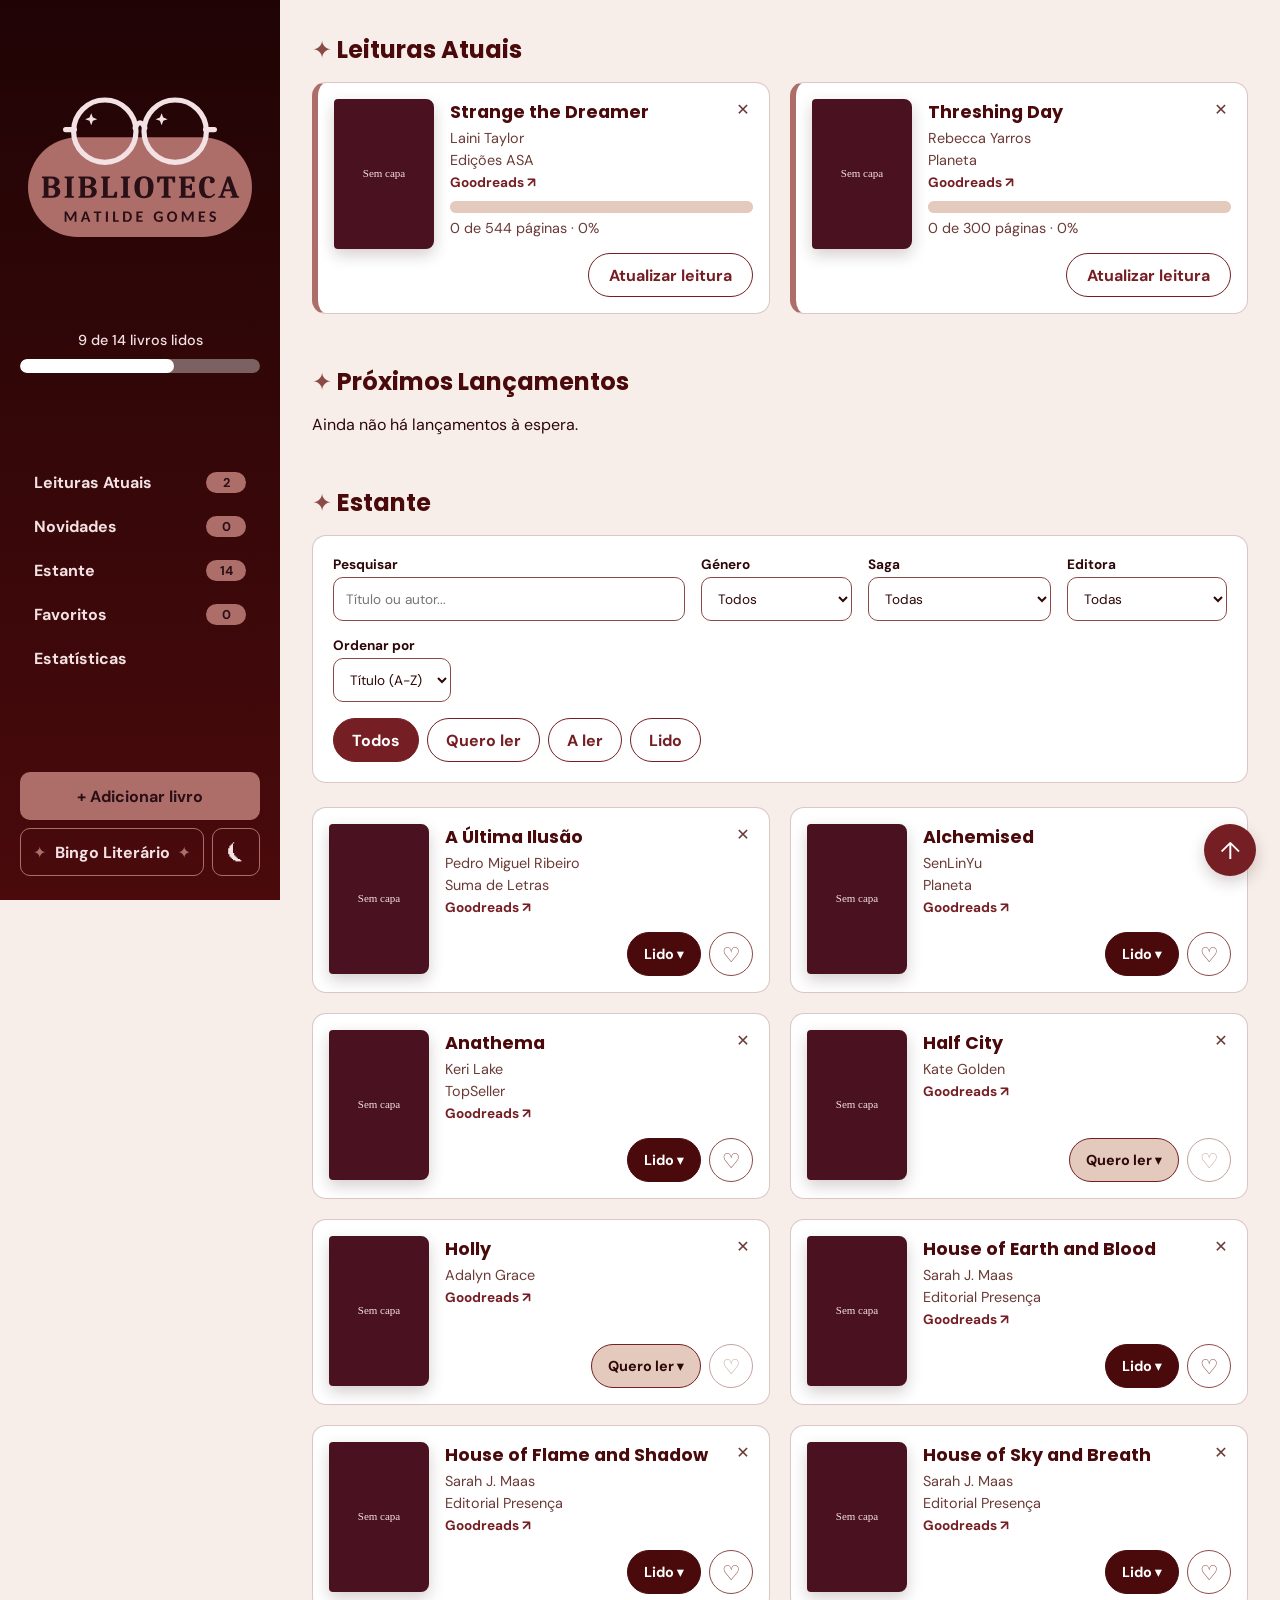
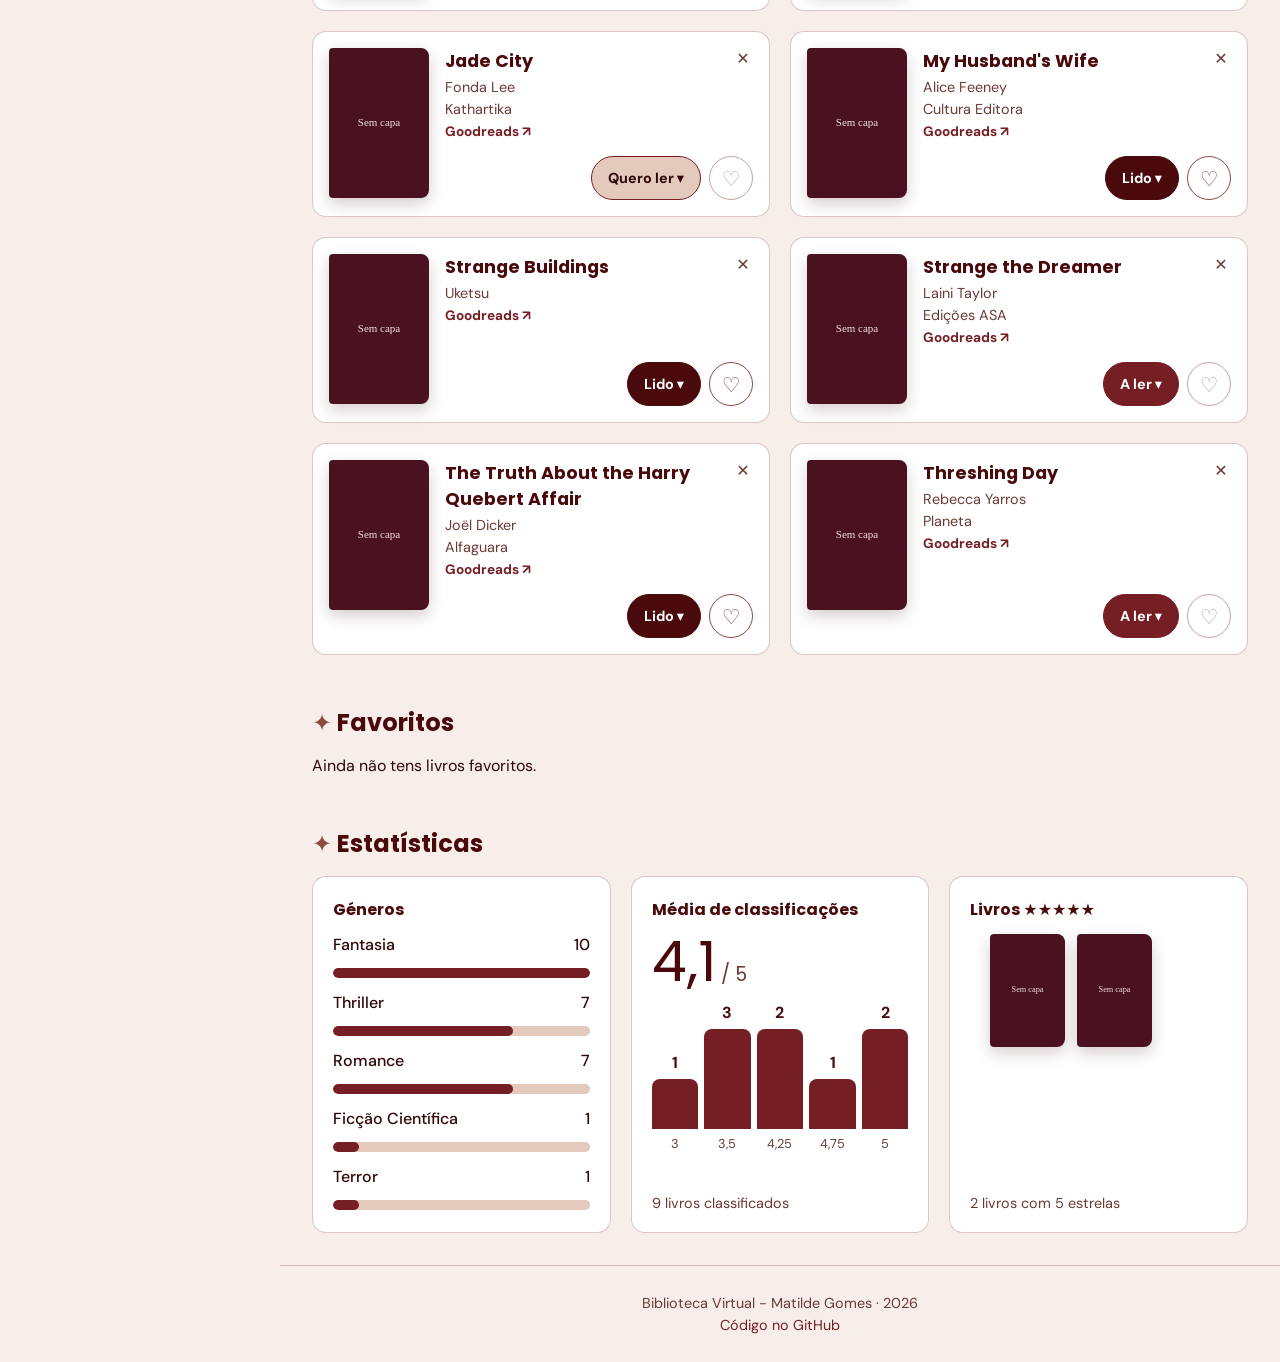
==== commit 8417b90c: "Adiciona versão mobile" ====
--- a/index.html
+++ b/index.html
@@ -40,12 +40,14 @@
         <div class="botoes-barra-lateral">
             <button type="button" id="botao-adicionar-livro" aria-haspopup="dialog">+ Adicionar livro</button>
             <a href="bingo.html" class="link-bingo">Bingo Literário</a>
+            <button type="button" id="botao-tema" aria-label="Mudar para modo escuro">⏾</button>
+
         </div>
     </aside>
 
     <main>
         <header id="topo-pagina">
-            <button type="button" id="botao-tema" aria-label="Mudar para modo escuro">⏾</button>
+            <img class="logo-movel" src="img/logo-biblioteca-mg.svg" alt="">
         </header>
 
         <section id="leituras-do-momento" aria-labelledby="titulo-leituras-do-momento">
@@ -235,7 +237,7 @@
                 <input type="number" id="percentagem-lida" min="0" max="100" step="1" required>
             </label>
             <div class="botoes-dialogo">
-                <button type="button" id="cancelar-leitura">Cancelar</button>
+                <button value="cancelar" formnovalidate>Cancelar</button>
                 <button value="guardar" class="botao-confirmar">Guardar</button>
             </div>
         </form>
--- a/css/style.css
+++ b/css/style.css
@@ -440,12 +440,13 @@
 }
 
 .botoes-barra-lateral {
-    display: flex;
-    flex-direction: column;
+    display: grid;
+    grid-template-columns: 1fr auto;
     gap: 8px;
 }
 
 #botao-adicionar-livro {
+    grid-column: 1 / -1;
     min-height: 48px;
     border: 0;
     border-radius: 10px;
@@ -454,13 +455,18 @@
     font-weight: 700;
 }
 
+#botao-adicionar-livro:hover {
+    background: #E8A9B6;
+}
+
 .link-bingo {
     display: flex;
     align-items: center;
     justify-content: center;
-    gap: 10px;
+    gap: 8px;
     min-height: 48px;
-    padding: 0 14px;
+    padding: 0 10px;
+    white-space: nowrap;
     border: 1.5px solid var(--realce);
     border-radius: 10px;
     color: var(--texto-lateral);
@@ -478,8 +484,17 @@
     color: #FFFFFF;
 }
 
-#botao-adicionar-livro:hover {
-    background: #E8A9B6;
+.botoes-barra-lateral #botao-tema {
+    width: 48px;
+    height: 48px;
+    border: 1.5px solid var(--realce);
+    border-radius: 10px;
+    background: transparent;
+    color: var(--texto-lateral);
+}
+
+.botoes-barra-lateral #botao-tema:hover {
+    background: rgba(217, 139, 155, 0.2);
 }
 
 #botao-menu {
@@ -1062,9 +1077,7 @@
 }
 
 #topo-pagina {
-    position: absolute;
-    top: 32px;
-    right: 32px;
+    display: none;
 }
 
 #aviso-bingo {
@@ -1200,7 +1213,7 @@
 
 #cartela-bingo {
     display: grid;
-    grid-template-columns: repeat(3, 1fr);
+        grid-template-columns: repeat(3, minmax(0, 1fr));
 
     gap: 10px;
     margin: 0 0 20px;
@@ -1522,4 +1535,281 @@
     margin-top: 10px;
     color: var(--texto-suave);
     font-size: 0.9rem;
+}
+
+/* ==========================================================================================
+   RESPONSIVIDADE
+   ========================================================================================== */
+
+@media (max-width: 1200px) {
+    #lista-leituras,
+    #lista-lancamentos,
+    #lista-livros,
+    #lista-favoritos {
+        grid-template-columns: repeat(auto-fill, minmax(min(300px, 100%), 1fr));
+    }
+}
+
+@media (max-width: 1000px) {
+    body {
+        grid-template-columns: 1fr;
+    }
+
+    #barra-lateral {
+        position: fixed;
+        left: 0;
+        width: min(var(--largura-lateral), 85vw);
+        transform: translateX(-100%);
+        transition: transform 0.3s;
+    }
+
+    #barra-lateral.aberta {
+        transform: none;
+        box-shadow: 0 0 0 100vmax rgba(20, 3, 4, 0.65);
+    }
+
+    body:has(#barra-lateral.aberta) :is(main, footer) {
+        pointer-events: none;
+    }
+
+    main,
+    footer {
+        grid-column: 1;
+    }
+
+    main {
+        padding: 124px 24px 32px;
+    }
+
+    #aviso-bingo {
+        top: 112px;
+    }
+
+    #topo-pagina {
+        position: fixed;
+        top: 0;
+        right: 0;
+        left: 0;
+        z-index: 15;
+        display: flex;
+        align-items: center;
+        height: 100px;
+        padding: 0 16px;
+        background: linear-gradient(90deg, var(--lateral-inicio), var(--lateral-fim));
+        box-shadow: var(--sombra);
+    }
+
+    .logo-movel {
+        height: 80px;
+    }
+
+    #botao-menu {
+        display: flex;
+        align-items: center;
+        justify-content: center;
+        top: 26px;
+        right: 16px;
+        left: auto;
+        width: 48px;
+        height: 48px;
+        border: 1.5px solid var(--realce);
+        background: transparent;
+        color: var(--texto-lateral);
+    }
+
+    main>section {
+        scroll-margin-top: 116px;
+    }
+
+    #cartao-bingo {
+        flex: 1 1 360px;
+    }
+
+    #livros-do-cartao {
+        flex: 1 1 260px;
+    }
+
+    .quadrado-bingo {
+        padding: 20px 6px 14px;
+        border-radius: 10px;
+        font-size: 0.85rem;
+    }
+
+    .coordenada {
+        top: 5px;
+        right: 7px;
+        font-size: 0.65rem;
+    }
+
+    .quadrado-bingo.cumprido::after {
+        right: 6px;
+        bottom: 3px;
+        font-size: 1rem;
+    }
+}
+
+@media (max-width: 700px) {
+    main {
+        gap: 36px;
+        padding: 124px 16px 24px;
+    }
+
+    h2 {
+        font-size: 1.3rem;
+    }
+
+    search {
+        padding: 16px;
+    }
+
+    search>label {
+        flex: 1 1 140px;
+    }
+
+    search select {
+        width: 100%;
+    }
+
+    article {
+        gap: 12px;
+        padding: 12px;
+    }
+
+    figure {
+        width: 80px;
+    }
+
+    #lista-lancamentos,
+    #lista-livros,
+    #lista-favoritos {
+        grid-template-columns: 1fr 1fr;
+        gap: 12px;
+    }
+
+    :is(#lista-lancamentos, #lista-livros, #lista-favoritos)>li:only-child {
+        grid-column: 1 / -1;
+    }
+
+    :is(#lista-lancamentos, #lista-livros, #lista-favoritos) article {
+        flex-direction: column;
+        align-items: center;
+        gap: 8px;
+        padding: 12px 10px;
+        text-align: center;
+    }
+
+    :is(#lista-lancamentos, #lista-livros, #lista-favoritos) figure {
+        width: 72px;
+    }
+
+    :is(#lista-lancamentos, #lista-livros, #lista-favoritos) .informacao-livro {
+        align-items: center;
+        width: 100%;
+    }
+
+    :is(#lista-lancamentos, #lista-livros, #lista-favoritos) h3 {
+        padding-right: 0;
+        font-size: 0.95rem;
+    }
+
+    :is(#lista-lancamentos, #lista-livros, #lista-favoritos) .abrir-detalhes {
+        text-align: center;
+    }
+
+    :is(#lista-lancamentos, #lista-livros, #lista-favoritos) p,
+    :is(#lista-lancamentos, #lista-livros, #lista-favoritos) a {
+        font-size: 0.8rem;
+    }
+
+    :is(#lista-lancamentos, #lista-livros, #lista-favoritos) .acoes-livro {
+        justify-content: center;
+        gap: 4px;
+        padding-top: 8px;
+    }
+
+    :is(#lista-lancamentos, #lista-livros, #lista-favoritos) button[data-estado] {
+        padding: 0 8px;
+        font-size: 0.78rem;
+    }
+
+    :is(#lista-lancamentos, #lista-livros, #lista-favoritos) button[aria-pressed] {
+        width: 40px;
+        height: 40px;
+        font-size: 1.1rem;
+    }
+
+    :is(#lista-lancamentos, #lista-livros, #lista-favoritos) .botao-remover {
+        top: 4px;
+        right: 4px;
+    }
+
+    #aviso-bingo {
+        left: 16px;
+        max-width: none;
+    }
+
+    #botao-topo {
+        right: 16px;
+        bottom: 16px;
+        width: 46px;
+        height: 46px;
+    }
+
+    footer {
+        padding: 20px 16px;
+    }
+
+    dialog {
+        padding: 18px;
+    }
+
+    #formulario-livro {
+        grid-template-columns: 1fr;
+    }
+
+    #conteudo-detalhes figure {
+        width: 110px;
+    }
+
+    .pagina-bingo main {
+        padding: 16px;
+    }
+
+    #topo-bingo {
+        padding: 16px 16px 0;
+    }
+
+    #cartao-bingo {
+        padding: 18px 14px;
+    }
+
+    #cartao-bingo h1 {
+        font-size: 1.9rem;
+    }
+
+    #cartela-bingo {
+        gap: 8px;
+    }
+
+    #livros-do-cartao,
+    #estatisticas-bingo {
+        padding: 16px;
+    }
+
+    #total-cartoes-completos {
+        font-size: 2.6rem;
+    }
+}
+
+@media (max-width: 400px) {
+    .quadrado-bingo {
+        font-size: 0.78rem;
+    }
+}
+
+@media (orientation: landscape) and (max-height: 500px) {
+    #barra-lateral img {
+        width: 60%;
+        margin: 0 auto;
+    }
 }
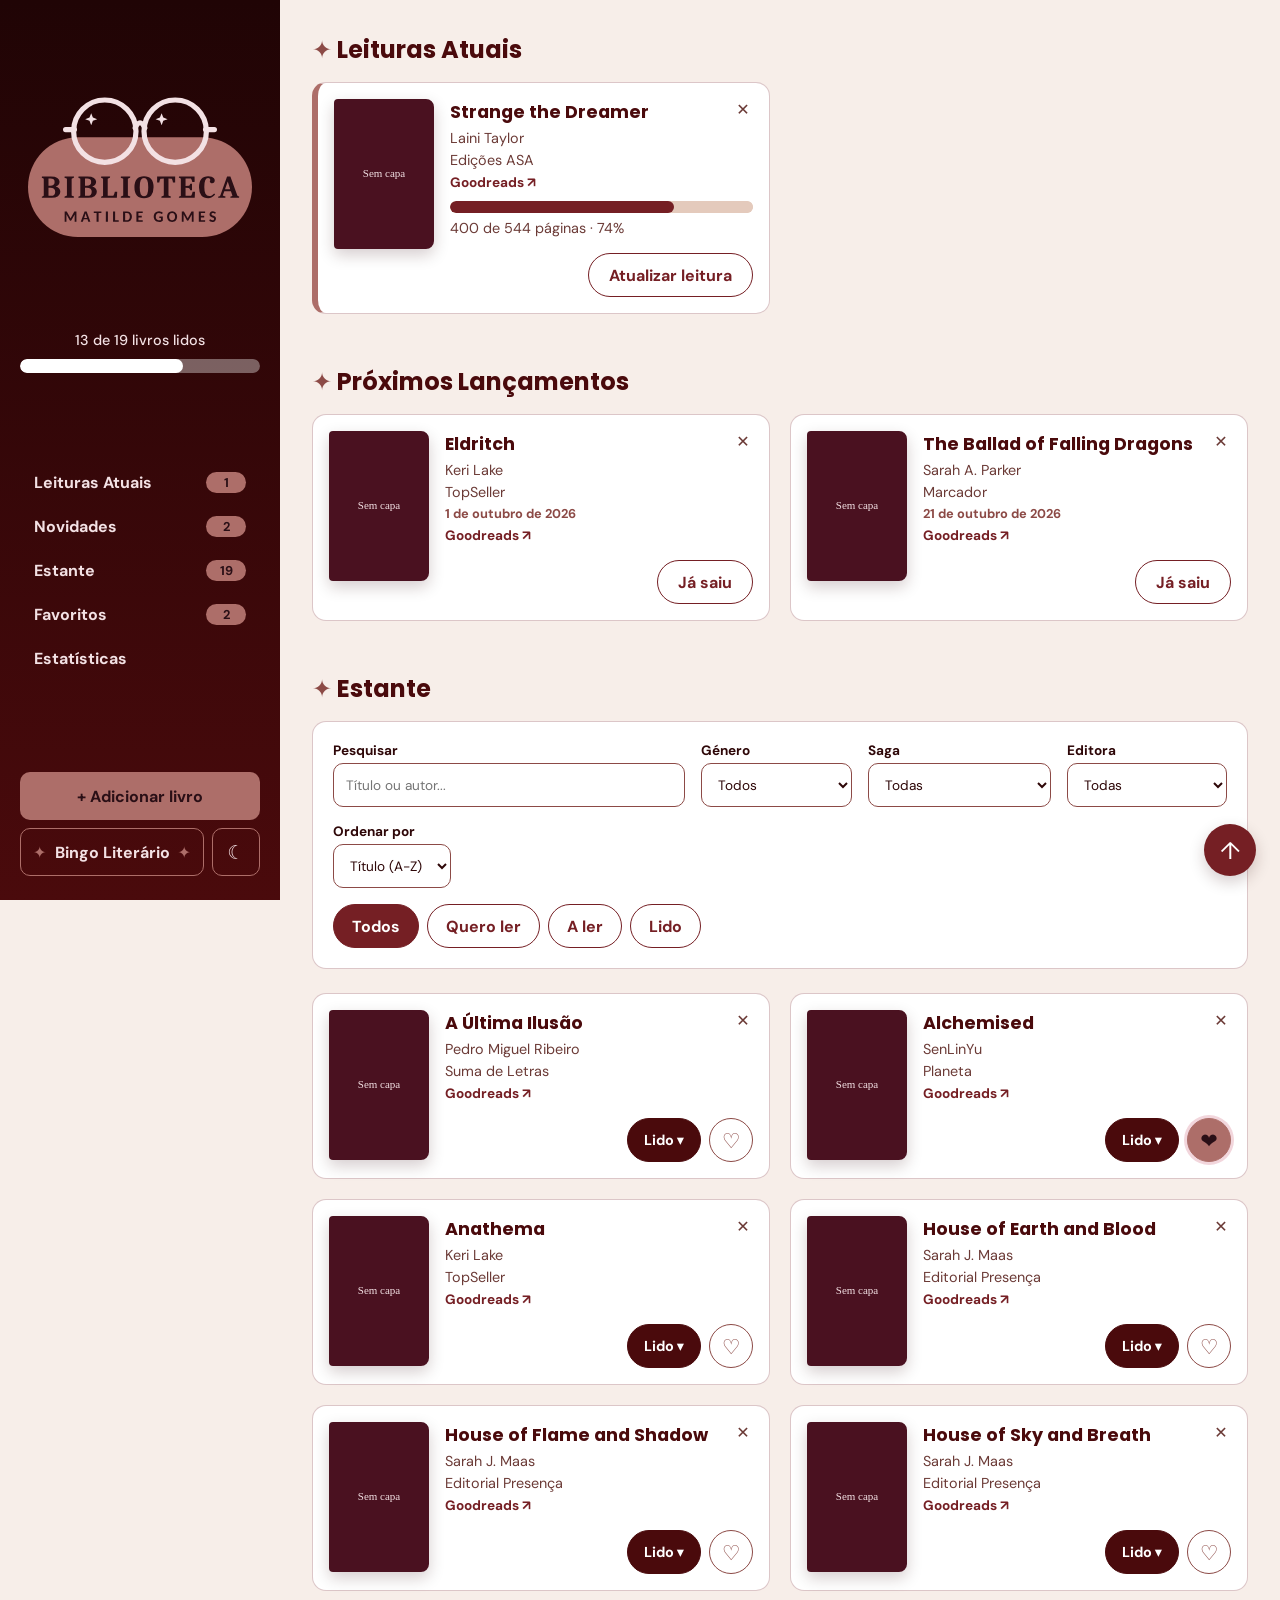
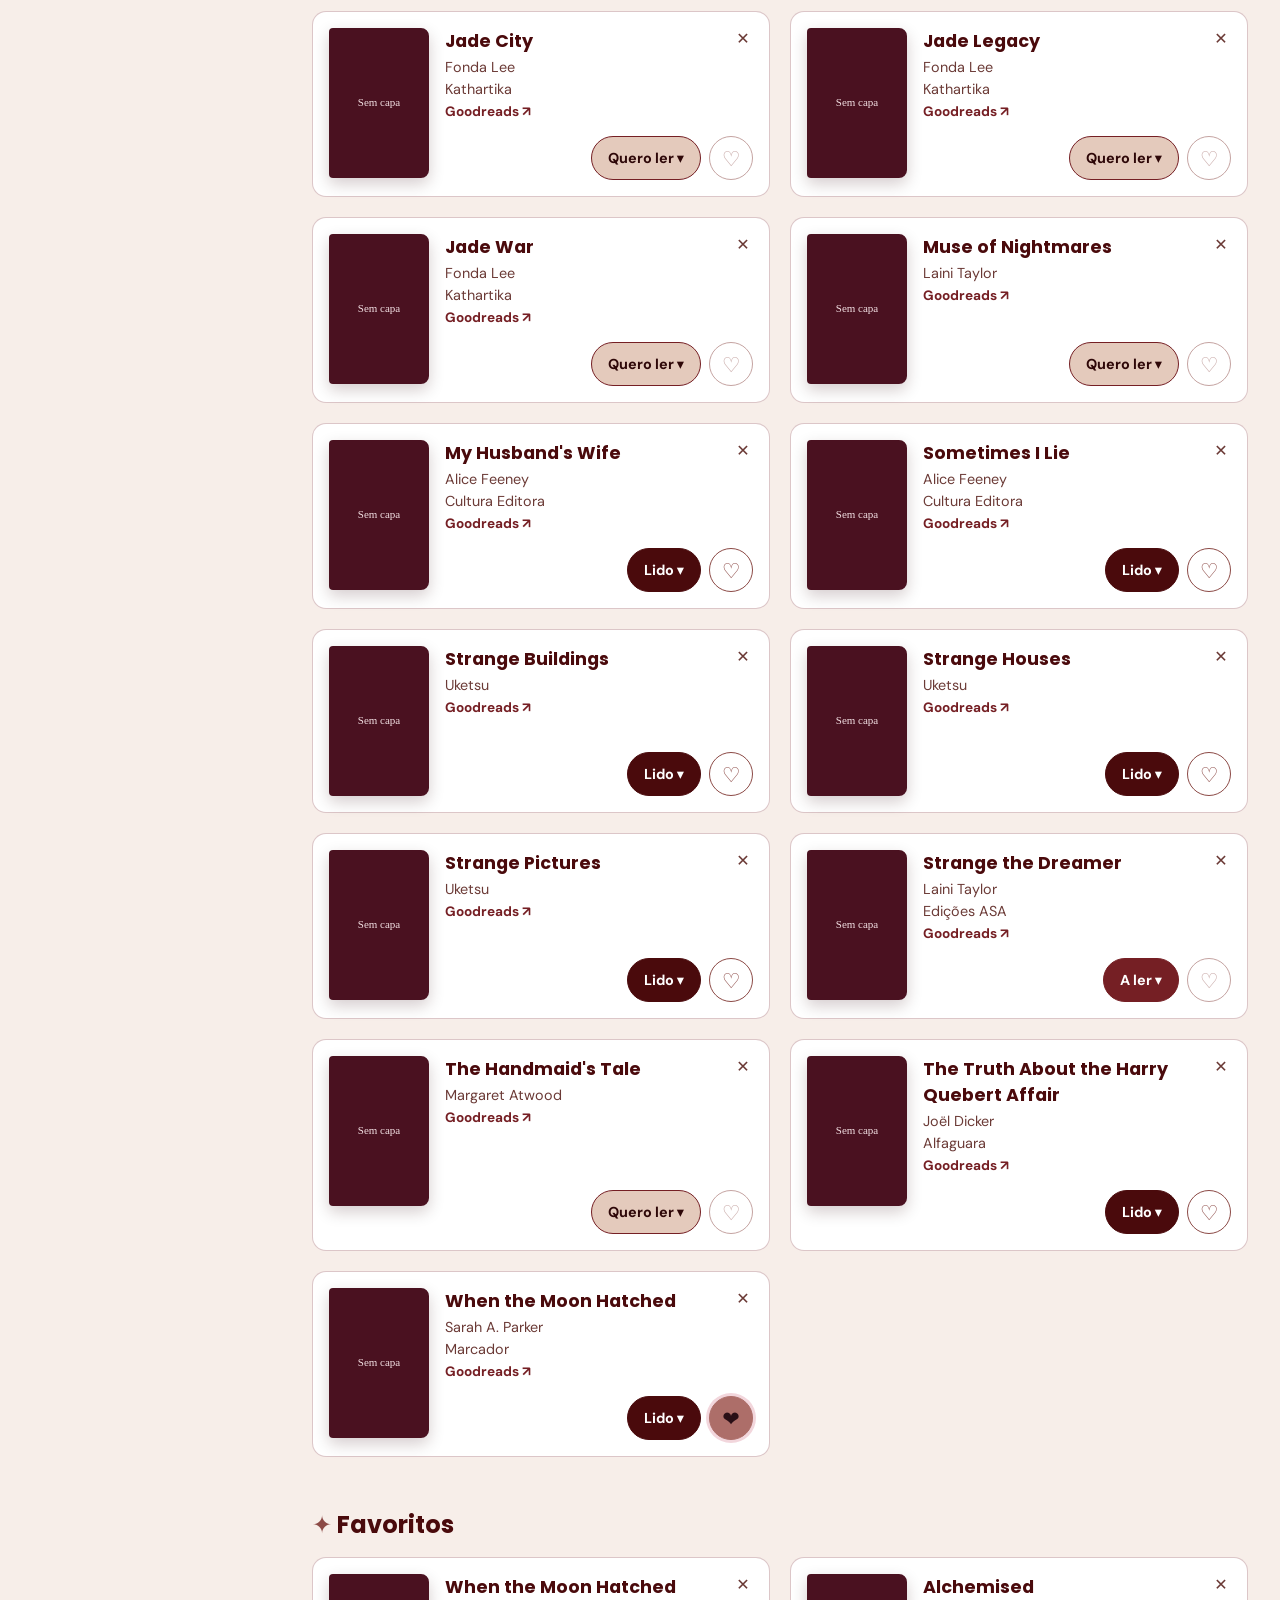
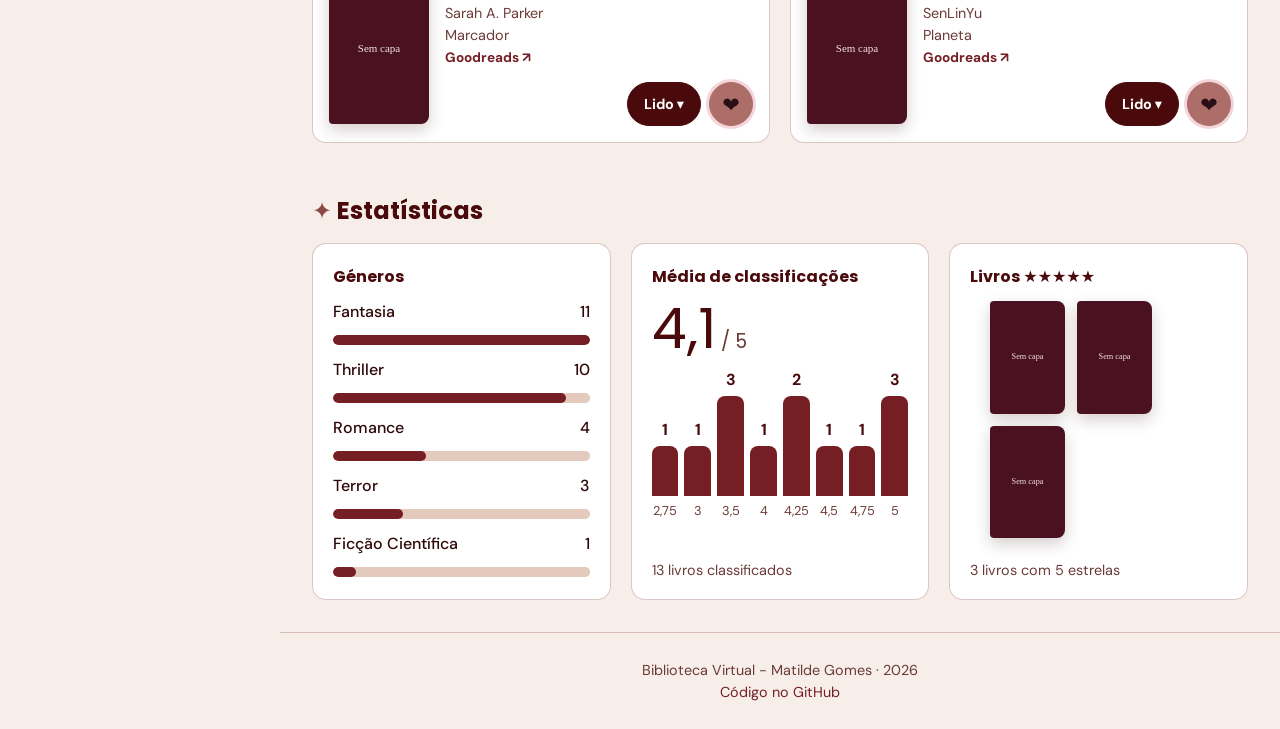
==== commit f42c350e: "Corrige icones não visíveis na versão mobile" ====
--- a/index.html
+++ b/index.html
@@ -40,7 +40,7 @@
         <div class="botoes-barra-lateral">
             <button type="button" id="botao-adicionar-livro" aria-haspopup="dialog">+ Adicionar livro</button>
             <a href="bingo.html" class="link-bingo">Bingo Literário</a>
-            <button type="button" id="botao-tema" aria-label="Mudar para modo escuro">⏾</button>
+            <button type="button" id="botao-tema" aria-label="Mudar para modo escuro">☾</button>
 
         </div>
     </aside>
